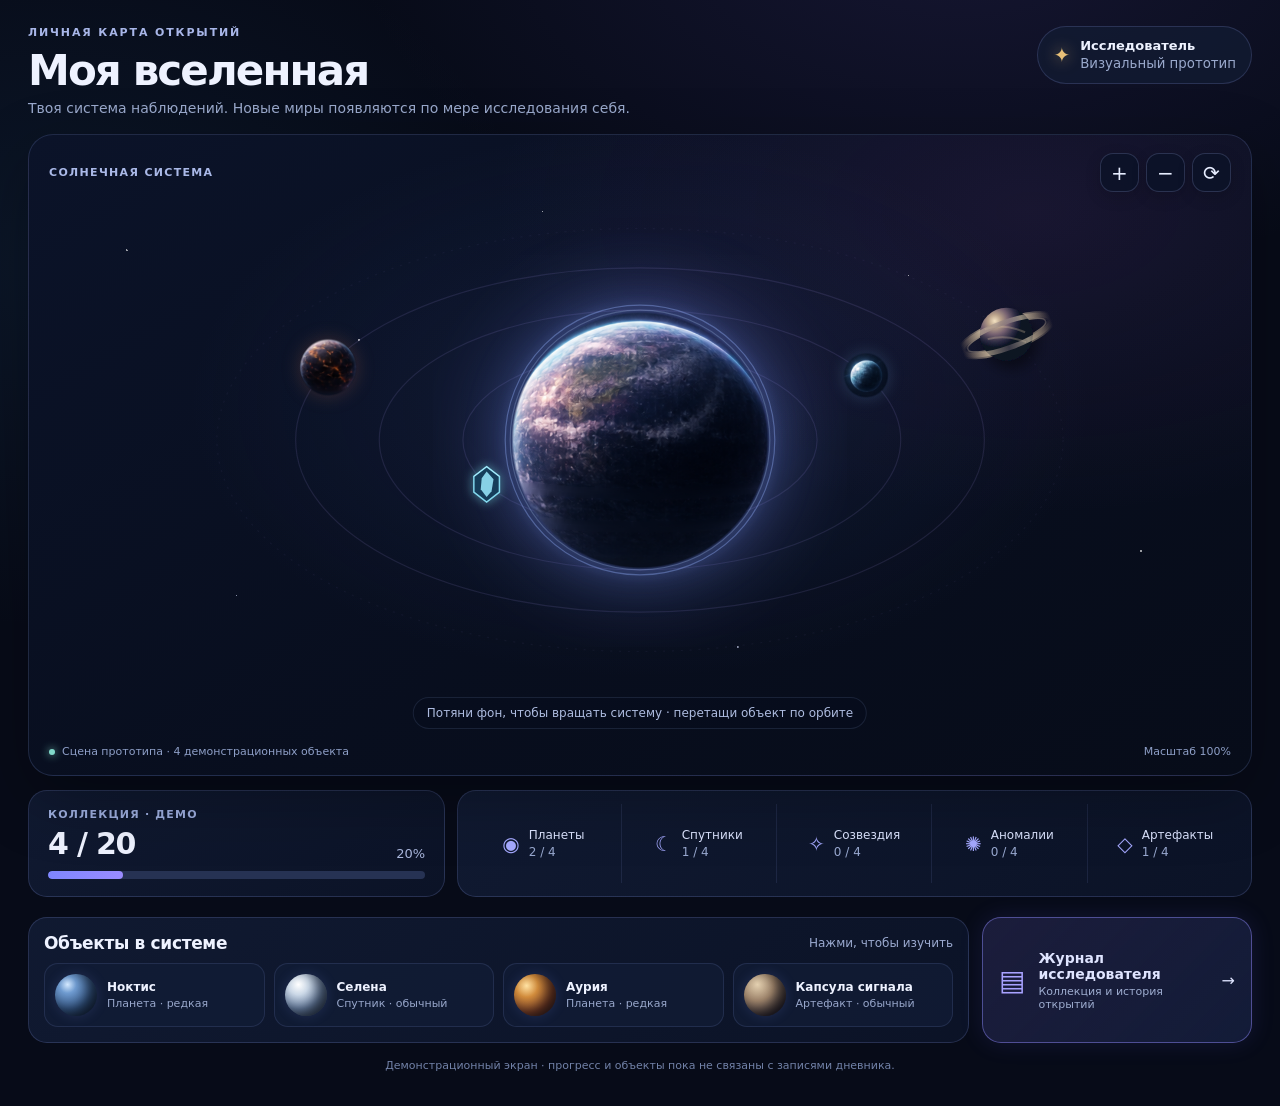
==== universe-prototype.html @ 16739110 "Add files via upload" ====
<!doctype html>
<html lang="ru">
<head>
<meta charset="utf-8">
<meta name="viewport" content="width=device-width,initial-scale=1,viewport-fit=cover">
<meta name="theme-color" content="#070b18">
<title>Космос 2.0 — прототип вселенной</title>
<style>
:root{
 --bg:#070b18;--panel:#10182d;--panel2:#121d36;--line:rgba(153,174,255,.18);
 --text:#eef2ff;--muted:#9aa9cc;--violet:#9292ff;--cyan:#83d9ef;--gold:#e9bd7b;
}
*{box-sizing:border-box}
html,body{margin:0;min-height:100%;background:var(--bg);color:var(--text);font-family:Inter,system-ui,-apple-system,"Segoe UI",sans-serif}
body{
 background:
  radial-gradient(900px 560px at 75% -8%,rgba(89,71,168,.18),transparent 68%),
  radial-gradient(700px 520px at 4% 24%,rgba(42,106,157,.12),transparent 70%),
  #070b18;
}
button{font:inherit}
.app{max-width:1320px;margin:0 auto;padding:26px 28px 34px}
.header{display:flex;align-items:flex-start;justify-content:space-between;gap:18px;margin-bottom:18px}
.kicker{font-size:11px;letter-spacing:.17em;text-transform:uppercase;font-weight:800;color:#a8b6e8}
h1{font-size:clamp(28px,4vw,42px);letter-spacing:-.045em;margin:7px 0 5px}
.subtitle{color:var(--muted);font-size:14px;margin:0}
.rank{display:flex;align-items:center;gap:10px;padding:11px 15px;border:1px solid var(--line);border-radius:999px;background:rgba(19,28,52,.72);white-space:nowrap}
.rank .star{font-size:20px;color:#e8c078;text-shadow:0 0 15px rgba(232,192,120,.7)}
.rank strong{display:block;font-size:13px}.rank small{color:var(--muted)}
.scene-card{
 position:relative;overflow:hidden;border:1px solid rgba(135,157,230,.19);border-radius:25px;
 background:
  radial-gradient(ellipse at 50% 42%,rgba(39,55,105,.28),transparent 52%),
  radial-gradient(ellipse at 82% 12%,rgba(114,61,145,.15),transparent 38%),
  linear-gradient(150deg,#0b1329,#080e1e 58%,#070c19);
 box-shadow:0 22px 65px rgba(0,0,0,.28);
}
.scene-card:before{
 content:"";position:absolute;inset:0;pointer-events:none;opacity:.6;
 background-image:
  radial-gradient(1.5px 1.5px at 8% 18%,#fff 55%,transparent 70%),
  radial-gradient(1px 1px at 17% 72%,#d9e1ff 55%,transparent 70%),
  radial-gradient(1.5px 1.5px at 27% 32%,#fff 55%,transparent 70%),
  radial-gradient(1px 1px at 42% 12%,#fff 55%,transparent 70%),
  radial-gradient(1.5px 1.5px at 58% 80%,#d9e1ff 55%,transparent 70%),
  radial-gradient(1px 1px at 72% 22%,#fff 55%,transparent 70%),
  radial-gradient(1.5px 1.5px at 91% 65%,#fff 55%,transparent 70%);
}
.scene-top{position:absolute;z-index:3;top:18px;left:20px;right:20px;display:flex;justify-content:space-between;align-items:center;pointer-events:none}
.scene-label{font-size:11px;letter-spacing:.12em;color:#aab9e8;font-weight:800}
.scene-controls{display:flex;gap:7px;pointer-events:auto}
.control{
 width:39px;height:39px;border:1px solid rgba(163,180,240,.2);border-radius:13px;
 background:rgba(11,19,40,.76);color:#e7edff;cursor:pointer;font-size:20px;
 box-shadow:0 5px 16px rgba(0,0,0,.16);backdrop-filter:blur(8px)
}
.control:hover{border-color:rgba(164,177,255,.55);background:rgba(37,49,88,.9)}
.control:focus-visible,.object:focus-visible,.recent-card:focus-visible{outline:2px solid #9ca7ff;outline-offset:3px}
.scene-wrap{height:clamp(390px,52vw,610px);min-height:390px;position:relative;z-index:1;touch-action:none}
#systemSvg{width:100%;height:100%;display:block;touch-action:none;user-select:none}
.orbit{fill:none;stroke:url(#orbitStroke);stroke-width:1.15;opacity:.66}
.orbit.back{stroke-dasharray:2 7;opacity:.27}
.central-glow{fill:#8798ff;opacity:.12;filter:url(#blurGlow)}
.central-halo{fill:none;stroke:#9bb9ff;stroke-width:1.2;opacity:.4;filter:url(#softGlow)}
.object{cursor:grab;touch-action:none}
.object:active{cursor:grabbing}
.object .hit{fill:transparent;stroke:transparent;stroke-width:10}
.object .planet-surface{filter:url(#planetShadow)}
.object .select-ring{fill:none;stroke:#d5dcff;stroke-width:1.2;stroke-dasharray:3 5;opacity:0;transition:opacity .18s}
.object.selected .select-ring{opacity:.8}
.object-label{font-size:12px;fill:#d8e1ff;paint-order:stroke;stroke:#081020;stroke-width:3px;stroke-linejoin:round;pointer-events:none}
.drag-hint{position:absolute;bottom:16px;left:50%;transform:translateX(-50%);font-size:12px;color:#aebce0;background:rgba(8,14,30,.62);border:1px solid rgba(140,160,220,.14);border-radius:999px;padding:8px 13px;white-space:nowrap;pointer-events:none}
.scene-footer{display:flex;justify-content:space-between;align-items:center;gap:12px;padding:0 20px 17px;color:#8e9fc7;font-size:11px;position:relative;z-index:2}
.legend-dot{display:inline-block;width:6px;height:6px;border-radius:50%;background:#81d8ca;box-shadow:0 0 9px #81d8ca;margin-right:7px}
.stats{display:grid;grid-template-columns:1.05fr 2fr;gap:12px;margin-top:14px}
.progress-card,.categories,.recent,.journal{
 border:1px solid var(--line);border-radius:19px;background:linear-gradient(145deg,rgba(17,27,51,.94),rgba(12,20,40,.94));
}
.progress-card{padding:17px 19px}
.card-kicker{font-size:11px;letter-spacing:.11em;color:#9eafe0;font-weight:800}
.progress-row{display:flex;align-items:end;justify-content:space-between;gap:10px;margin:5px 0 10px}
.progress-value{font-size:30px;letter-spacing:-.04em;font-weight:800}
.progress-percent{color:#aab7dd;font-size:13px}
.track{height:8px;background:#263253;border-radius:99px;overflow:hidden}
.fill{height:100%;width:20%;background:linear-gradient(90deg,#7e86ff,#9a8bff);border-radius:99px}
.categories{display:grid;grid-template-columns:repeat(5,1fr);padding:13px 8px}
.category{display:flex;align-items:center;justify-content:center;gap:9px;padding:4px 8px;border-right:1px solid rgba(153,174,255,.11);min-width:0}
.category:last-child{border:0}
.cat-icon{font-size:20px;color:#a5a9ff}
.cat-name{font-size:12px;color:#dce4ff;white-space:nowrap}
.cat-count{font-size:12px;color:#99a9d0;margin-top:3px}
.bottom-grid{display:grid;grid-template-columns:1fr 270px;gap:13px;margin-top:20px}
.section-head{display:flex;justify-content:space-between;align-items:center;margin:0 0 10px}
.section-head h2{font-size:17px;margin:0;letter-spacing:-.02em}
.section-head span{font-size:12px;color:#9baad0}
.recent{padding:15px}
.recent-list{display:grid;grid-template-columns:repeat(4,1fr);gap:9px}
.recent-card{display:flex;align-items:center;gap:10px;min-width:0;padding:10px;border-radius:14px;border:1px solid rgba(153,174,255,.13);background:rgba(18,29,55,.74);cursor:pointer;color:var(--text);text-align:left}
.mini-planet{width:42px;height:42px;flex:0 0 42px;border-radius:50%;box-shadow:inset -8px -5px 12px rgba(0,0,0,.5),0 0 13px rgba(124,151,255,.16)}
.mini-blue{background:radial-gradient(circle at 30% 25%,#d4e9ff 0,#6f9bd0 20%,#31517d 58%,#0b1730 100%)}
.mini-ice{background:radial-gradient(circle at 32% 25%,#fff 0,#cbd8e7 24%,#647b9e 58%,#1a2941 100%)}
.mini-gold{background:radial-gradient(circle at 30% 28%,#ffe2a3 0,#d28c3c 27%,#743c28 64%,#1c1728 100%)}
.mini-ring{background:radial-gradient(circle at 32% 25%,#e3d0b0 0,#9e846b 38%,#342d36 76%,#101525 100%)}
.recent-card strong{display:block;font-size:12px}.recent-card small{display:block;color:#98a7cb;font-size:11px;margin-top:3px}
.journal{display:flex;align-items:center;justify-content:center;gap:13px;padding:16px;color:#dfe4ff;text-decoration:none;background:linear-gradient(135deg,rgba(75,70,142,.3),rgba(20,29,58,.94));border-color:rgba(145,137,255,.46);box-shadow:0 0 24px rgba(116,105,255,.12)}
.journal .book{font-size:28px;color:#a8a2ff}
.journal strong{display:block;font-size:14px}.journal small{display:block;color:#9eadd0;font-size:11px;margin-top:3px}
.journal:hover{border-color:#aaa4ff;box-shadow:0 0 28px rgba(116,105,255,.23)}
.footer-note{font-size:11px;color:#7282a8;text-align:center;margin:16px 0 0}
.modal-backdrop{position:fixed;inset:0;z-index:10;background:rgba(2,5,14,.68);backdrop-filter:blur(8px);display:grid;place-items:center;padding:18px}
.modal{width:min(440px,100%);border:1px solid rgba(155,172,245,.24);border-radius:22px;background:linear-gradient(145deg,#172341,#0c1428);box-shadow:0 25px 80px rgba(0,0,0,.5);padding:22px}
.modal[hidden],.modal-backdrop[hidden]{display:none}
.modal-head{display:flex;justify-content:space-between;align-items:center}
.modal-head span{font-size:11px;color:#9eadd0;text-transform:uppercase;letter-spacing:.1em}
.close{border:1px solid var(--line);background:#182443;color:#e9edff;border-radius:10px;width:34px;height:34px;cursor:pointer}
.modal h3{font-size:25px;margin:12px 0 5px}
.modal p{color:#b1bfdf;line-height:1.55;font-size:14px}
.modal-meta{display:flex;gap:8px;flex-wrap:wrap;margin-top:15px}
.pill{padding:6px 10px;border-radius:999px;background:rgba(132,147,255,.12);border:1px solid rgba(132,147,255,.2);color:#cbd4ff;font-size:11px}
@media(max-width:800px){
 .app{padding:19px 15px 26px}
 .stats{grid-template-columns:1fr}
 .bottom-grid{grid-template-columns:1fr}
 .journal{min-height:82px}
 .scene-wrap{height:clamp(350px,68vw,490px)}
 .categories{padding:10px 4px}
 .category{flex-direction:column;gap:3px;padding:5px 2px}
 .cat-name{font-size:10px}
}
@media(max-width:520px){
 .header{align-items:center}
 .rank{padding:8px 10px;gap:7px}
 .rank strong{font-size:11px}.rank small{font-size:10px}
 .subtitle{font-size:12px;max-width:230px;line-height:1.45}
 .scene-wrap{height:360px;min-height:360px}
 .scene-top{top:12px;left:12px;right:12px}
 .scene-label{font-size:9px}
 .control{width:34px;height:34px;border-radius:11px}
 .drag-hint{font-size:10px;bottom:10px}
 .scene-footer{padding:0 12px 12px;font-size:10px}
 .recent-list{grid-template-columns:repeat(2,1fr)}
 .recent-card{padding:8px}
 .mini-planet{width:34px;height:34px;flex-basis:34px}
 .progress-card{padding:14px}
 .cat-icon{font-size:17px}
 .cat-count{font-size:10px}
}
@media(prefers-reduced-motion:reduce){*,*:before,*:after{scroll-behavior:auto!important;transition:none!important;animation:none!important}}
</style>
</head>
<body>
<div class="app">
 <header class="header">
  <div>
   <div class="kicker">ЛИЧНАЯ КАРТА ОТКРЫТИЙ</div>
   <h1>Моя вселенная</h1>
   <p class="subtitle">Твоя система наблюдений. Новые миры появляются по мере исследования себя.</p>
  </div>
  <div class="rank"><span class="star">✦</span><div><strong>Исследователь</strong><small>Визуальный прототип</small></div></div>
 </header>

 <section class="scene-card" aria-label="Интерактивная солнечная система">
  <div class="scene-top">
   <span class="scene-label">СОЛНЕЧНАЯ СИСТЕМА</span>
   <div class="scene-controls">
    <button class="control" id="zoomIn" aria-label="Приблизить">+</button>
    <button class="control" id="zoomOut" aria-label="Отдалить">−</button>
    <button class="control" id="resetView" aria-label="Сбросить вид" title="Сбросить вид">⟳</button>
   </div>
  </div>
  <div class="scene-wrap">
   <svg id="systemSvg" viewBox="0 0 1000 620" role="img" aria-label="Центральная планета и четыре орбиты">
    <defs>
     <radialGradient id="orbitStroke">
      <stop offset="0" stop-color="#8298dc" stop-opacity=".12"/>
      <stop offset=".72" stop-color="#8298dc" stop-opacity=".45"/>
      <stop offset="1" stop-color="#b5a0ff" stop-opacity=".18"/>
     </radialGradient>
     <radialGradient id="volcanicGrad" cx="29%" cy="24%">
      <stop offset="0" stop-color="#ffdca4"/><stop offset=".2" stop-color="#b76d3d"/>
      <stop offset=".48" stop-color="#4c2930"/><stop offset=".78" stop-color="#1c1726"/><stop offset="1" stop-color="#080d19"/>
     </radialGradient>
     <radialGradient id="iceGrad" cx="30%" cy="24%">
      <stop offset="0" stop-color="#f4fbff"/><stop offset=".25" stop-color="#a9c8df"/>
      <stop offset=".58" stop-color="#506d91"/><stop offset=".86" stop-color="#1a2c48"/><stop offset="1" stop-color="#080f20"/>
     </radialGradient>
     <radialGradient id="gasGrad" cx="28%" cy="25%">
      <stop offset="0" stop-color="#f4e2c2"/><stop offset=".24" stop-color="#b9a18a"/>
      <stop offset=".52" stop-color="#746070"/><stop offset=".8" stop-color="#2c2b43"/><stop offset="1" stop-color="#0b1224"/>
     </radialGradient>
     <linearGradient id="ringGrad">
      <stop offset="0" stop-color="#9a826c" stop-opacity="0"/>
      <stop offset=".25" stop-color="#d5c1a4" stop-opacity=".85"/>
      <stop offset=".48" stop-color="#776b78" stop-opacity=".6"/>
      <stop offset=".7" stop-color="#d9c9ad" stop-opacity=".9"/>
      <stop offset="1" stop-color="#9a826c" stop-opacity="0"/>
     </linearGradient>
     <filter id="planetShadow" x="-80%" y="-80%" width="260%" height="260%">
      <feGaussianBlur in="SourceAlpha" stdDeviation="7" result="blur"/>
      <feOffset dx="5" dy="8" result="offset"/>
      <feComponentTransfer><feFuncA type="linear" slope=".45"/></feComponentTransfer>
      <feMerge><feMergeNode/><feMergeNode in="SourceGraphic"/></feMerge>
     </filter>
     <filter id="softGlow" x="-100%" y="-100%" width="300%" height="300%">
      <feGaussianBlur stdDeviation="5" result="b"/><feMerge><feMergeNode in="b"/><feMergeNode in="SourceGraphic"/></feMerge>
     </filter>
     <filter id="blurGlow"><feGaussianBlur stdDeviation="30"/></filter>
     <clipPath id="coreClip"><circle r="132"/></clipPath>
    </defs>

    <g id="world" transform="translate(500 310)">
     <ellipse class="orbit back" rx="430" ry="215"/>
     <ellipse class="orbit" rx="350" ry="175"/>
     <ellipse class="orbit" rx="265" ry="132"/>
     <ellipse class="orbit" rx="180" ry="90"/>
     <circle class="central-glow" r="175"/>
     <circle class="central-halo" r="137"/>
     <image href="assets/planet-core.png" x="-135" y="-135" width="270" height="270" preserveAspectRatio="xMidYMid meet" style="filter:drop-shadow(0 0 23px rgba(112,143,255,.38))"/>
     <circle r="132" fill="none" stroke="#b9d6ff" stroke-opacity=".23" stroke-width="1.2"/>

     <g class="object" id="obj-volcanic" data-id="noctis" data-orbit="3" data-angle="205" tabindex="0" role="button" aria-label="Ноктис, вулканическая планета">
      <circle class="hit" r="39"/>
      <circle class="select-ring" r="34"/>
      <image class="planet-surface" href="assets/planet-volcanic.png" x="-31" y="-31" width="62" height="62" preserveAspectRatio="xMidYMid meet" style="filter:drop-shadow(0 0 10px rgba(255,139,82,.2))"/>
     </g>

     <g class="object" id="obj-ice" data-id="selena" data-orbit="2" data-angle="330" tabindex="0" role="button" aria-label="Селена, ледяной спутник">
      <circle class="hit" r="32"/>
      <circle class="select-ring" r="28"/>
      <image class="planet-surface" href="assets/moon-ice.png" x="-25" y="-25" width="50" height="50" preserveAspectRatio="xMidYMid meet" style="filter:drop-shadow(0 0 8px rgba(130,202,255,.2))"/>
     </g>

     <g class="object" id="obj-ringed" data-id="auria" data-orbit="4" data-angle="330" tabindex="0" role="button" aria-label="Аурия, кольцевая планета">
      <circle class="hit" r="49"/>
      <circle class="select-ring" r="45"/>
      <ellipse cx="0" cy="1" rx="48" ry="13" transform="rotate(-20)" fill="none" stroke="url(#ringGrad)" stroke-width="8" opacity=".85"/>
      <ellipse cx="0" cy="1" rx="42" ry="10" transform="rotate(-20)" fill="none" stroke="#d9c8aa" stroke-opacity=".25" stroke-width="1.5"/>
      <circle class="planet-surface" r="27" fill="url(#gasGrad)"/>
      <path d="M-22 -5 Q-4 -12 19 -2 M-19 5 Q0 0 20 8" stroke="#e1c8a7" stroke-opacity=".28" stroke-width="2" fill="none"/>
      <ellipse cx="0" cy="1" rx="48" ry="13" transform="rotate(-20)" fill="none" stroke="url(#ringGrad)" stroke-width="5" opacity=".7"/>
     </g>

     <g class="object" id="obj-artifact" data-id="signal" data-orbit="1" data-angle="150" tabindex="0" role="button" aria-label="Капсула сигнала, артефакт">
      <circle class="hit" r="28"/>
      <circle class="select-ring" r="25"/>
      <path d="M0 -18 L13 -8 L13 8 L0 18 L-13 8 L-13 -8 Z" fill="#173d5a" stroke="#83d9ef" stroke-width="1.5" filter="url(#softGlow)"/>
      <path d="M0 -13 L7 -5 L5 7 L0 13 L-6 5 L-5 -6 Z" fill="#9beaff" opacity=".85"/>
      <path d="M-13 -8 L0 -18 L13 -8" fill="none" stroke="#c3f5ff" stroke-opacity=".65"/>
     </g>
    </g>
   </svg>
   <div class="drag-hint">Потяни фон, чтобы вращать систему · перетащи объект по орбите</div>
  </div>
  <div class="scene-footer">
   <span><i class="legend-dot"></i>Сцена прототипа · 4 демонстрационных объекта</span>
   <span id="zoomLabel">Масштаб 100%</span>
  </div>
 </section>

 <section class="stats">
  <div class="progress-card">
   <div class="card-kicker">КОЛЛЕКЦИЯ · ДЕМО</div>
   <div class="progress-row"><div class="progress-value">4 / 20</div><div class="progress-percent">20%</div></div>
   <div class="track"><div class="fill"></div></div>
  </div>
  <div class="categories">
   <div class="category"><span class="cat-icon">◉</span><div><div class="cat-name">Планеты</div><div class="cat-count">2 / 4</div></div></div>
   <div class="category"><span class="cat-icon">☾</span><div><div class="cat-name">Спутники</div><div class="cat-count">1 / 4</div></div></div>
   <div class="category"><span class="cat-icon">✧</span><div><div class="cat-name">Созвездия</div><div class="cat-count">0 / 4</div></div></div>
   <div class="category"><span class="cat-icon">✺</span><div><div class="cat-name">Аномалии</div><div class="cat-count">0 / 4</div></div></div>
   <div class="category"><span class="cat-icon">◇</span><div><div class="cat-name">Артефакты</div><div class="cat-count">1 / 4</div></div></div>
  </div>
 </section>

 <section class="bottom-grid">
  <div class="recent">
   <div class="section-head"><h2>Объекты в системе</h2><span>Нажми, чтобы изучить</span></div>
   <div class="recent-list">
    <button class="recent-card" data-open="noctis"><span class="mini-planet mini-blue"></span><span><strong>Ноктис</strong><small>Планета · редкая</small></span></button>
    <button class="recent-card" data-open="selena"><span class="mini-planet mini-ice"></span><span><strong>Селена</strong><small>Спутник · обычный</small></span></button>
    <button class="recent-card" data-open="auria"><span class="mini-planet mini-gold"></span><span><strong>Аурия</strong><small>Планета · редкая</small></span></button>
    <button class="recent-card" data-open="signal"><span class="mini-planet mini-ring"></span><span><strong>Капсула сигнала</strong><small>Артефакт · обычный</small></span></button>
   </div>
  </div>
  <a class="journal" href="#journal" id="journalLink">
   <span class="book">▤</span><span><strong>Журнал исследователя</strong><small>Коллекция и история открытий</small></span><span>→</span>
  </a>
 </section>
 <p class="footer-note">Демонстрационный экран · прогресс и объекты пока не связаны с записями дневника.</p>
</div>

<div class="modal-backdrop" id="modalBackdrop" hidden>
 <section class="modal" role="dialog" aria-modal="true" aria-labelledby="modalTitle">
  <div class="modal-head"><span id="modalCategory">Планета</span><button class="close" id="closeModal" aria-label="Закрыть">×</button></div>
  <h3 id="modalTitle">Ноктис</h3>
  <p id="modalDescription"></p>
  <div class="modal-meta"><span class="pill" id="modalRarity">Редкая</span><span class="pill" id="modalOrbit">Орбита 3</span><span class="pill">Демо-объект</span></div>
 </section>
</div>

<script>
(function(){
 "use strict";
 const svg=document.getElementById("systemSvg");
 const world=document.getElementById("world");
 const zoomLabel=document.getElementById("zoomLabel");
 const defaults={noctis:205,selena:330,auria:330,signal:150};
 const orbitRadii={1:[180,90],2:[265,132],3:[350,175],4:[430,215]};
 const details={
  noctis:{name:"Ноктис",category:"Планета",rarity:"Редкая",orbit:3,description:"Тёмный вулканический мир. На ночной стороне видны тонкие линии раскалённых разломов. В полной версии объект будет открываться за исследовательские достижения."},
  selena:{name:"Селена",category:"Спутник",rarity:"Обычный",orbit:2,description:"Холодный спутник с ледяной поверхностью и глубокими кратерами. Его можно будет разместить на любой доступной орбите."},
  auria:{name:"Аурия",category:"Планета",rarity:"Редкая",orbit:4,description:"Газовый гигант с широкими кольцами и мягкими золотистыми облачными слоями."},
  signal:{name:"Капсула сигнала",category:"Артефакт",rarity:"Обычный",orbit:1,description:"Небольшой артефакт первой экспедиции. В полной версии будет хранить историю одного из важных открытий."}
 };
 let rotation=0,zoom=1,angles={...defaults},activePointer=null,draggingObject=null,moved=false;
 try{
  const saved=JSON.parse(localStorage.getItem("kosmos2-prototype-layout")||"null");
  if(saved){rotation=Number(saved.rotation)||0;zoom=Math.min(1.35,Math.max(.72,Number(saved.zoom)||1));angles={...angles,...saved.angles};}
 }catch(e){}
 function render(){
  world.setAttribute("transform","translate(500 310) rotate("+rotation+") scale("+zoom+")");
  Object.keys(angles).forEach(id=>{
   const el=document.querySelector('[data-id="'+id+'"]');
   const orbit=Number(el.dataset.orbit),r=orbitRadii[orbit],a=angles[id]*Math.PI/180;
   const x=r[0]*Math.cos(a),y=r[1]*Math.sin(a);
   el.setAttribute("transform","translate("+x.toFixed(2)+" "+y.toFixed(2)+")");
  });
  zoomLabel.textContent="Масштаб "+Math.round(zoom*100)+"%";
  try{localStorage.setItem("kosmos2-prototype-layout",JSON.stringify({rotation,zoom,angles}));}catch(e){}
 }
 function setZoom(value){zoom=Math.min(1.35,Math.max(.72,value));render();}
 document.getElementById("zoomIn").addEventListener("click",()=>setZoom(zoom+.1));
 document.getElementById("zoomOut").addEventListener("click",()=>setZoom(zoom-.1));
 document.getElementById("resetView").addEventListener("click",()=>{
  rotation=0;zoom=1;angles={...defaults};render();
 });
 function openDetails(id){
  const d=details[id];if(!d)return;
  document.getElementById("modalCategory").textContent=d.category;
  document.getElementById("modalTitle").textContent=d.name;
  document.getElementById("modalDescription").textContent=d.description;
  document.getElementById("modalRarity").textContent=d.rarity;
  document.getElementById("modalOrbit").textContent="Орбита "+d.orbit;
  document.getElementById("modalBackdrop").hidden=false;
 }
 function closeDetails(){document.getElementById("modalBackdrop").hidden=true;}
 document.getElementById("closeModal").addEventListener("click",closeDetails);
 document.getElementById("modalBackdrop").addEventListener("click",e=>{if(e.target.id==="modalBackdrop")closeDetails();});
 document.addEventListener("keydown",e=>{if(e.key==="Escape")closeDetails();});
 document.querySelectorAll("[data-open]").forEach(b=>b.addEventListener("click",()=>openDetails(b.dataset.open)));

 function pointInWorld(e){
  const p=svg.createSVGPoint();p.x=e.clientX;p.y=e.clientY;
  const m=world.getScreenCTM();return p.matrixTransform(m.inverse());
 }
 svg.addEventListener("pointerdown",e=>{
  const obj=e.target.closest(".object");
  if(obj){
   e.preventDefault();e.stopPropagation();
   draggingObject=obj.dataset.id;moved=false;activePointer=e.pointerId;
   obj.classList.add("selected");obj.setPointerCapture(e.pointerId);
   return;
  }
  activePointer=e.pointerId;draggingObject=null;moved=false;
  svg.setPointerCapture(e.pointerId);
  svg.dataset.startX=e.clientX;svg.dataset.startRotation=rotation;
 });
 svg.addEventListener("pointermove",e=>{
  if(activePointer!==e.pointerId)return;
  if(draggingObject){
   const p=pointInWorld(e),orbit=Number(document.querySelector('[data-id="'+draggingObject+'"]').dataset.orbit),r=orbitRadii[orbit];
   angles[draggingObject]=Math.atan2(p.y/r[1],p.x/r[0])*180/Math.PI;
   moved=true;render();
  }else if(svg.hasPointerCapture(e.pointerId)){
   const dx=e.clientX-Number(svg.dataset.startX||e.clientX);
   if(Math.abs(dx)>2)moved=true;
   rotation=Number(svg.dataset.startRotation||0)+dx*.32;render();
  }
 });
 function endPointer(e){
  if(activePointer!==e.pointerId)return;
  if(draggingObject){
   const id=draggingObject,el=document.querySelector('[data-id="'+id+'"]');
   el.classList.remove("selected");
   if(!moved)openDetails(id);
  }
  try{if(svg.hasPointerCapture(e.pointerId))svg.releasePointerCapture(e.pointerId);}catch(_){}
  activePointer=null;draggingObject=null;moved=false;
 }
 svg.addEventListener("pointerup",endPointer);
 svg.addEventListener("pointercancel",endPointer);
 svg.querySelectorAll(".object").forEach(el=>{
  el.addEventListener("keydown",e=>{if(e.key==="Enter"||e.key===" "){e.preventDefault();openDetails(el.dataset.id);}});
 });
 render();
})();
</script>
</body>
</html>
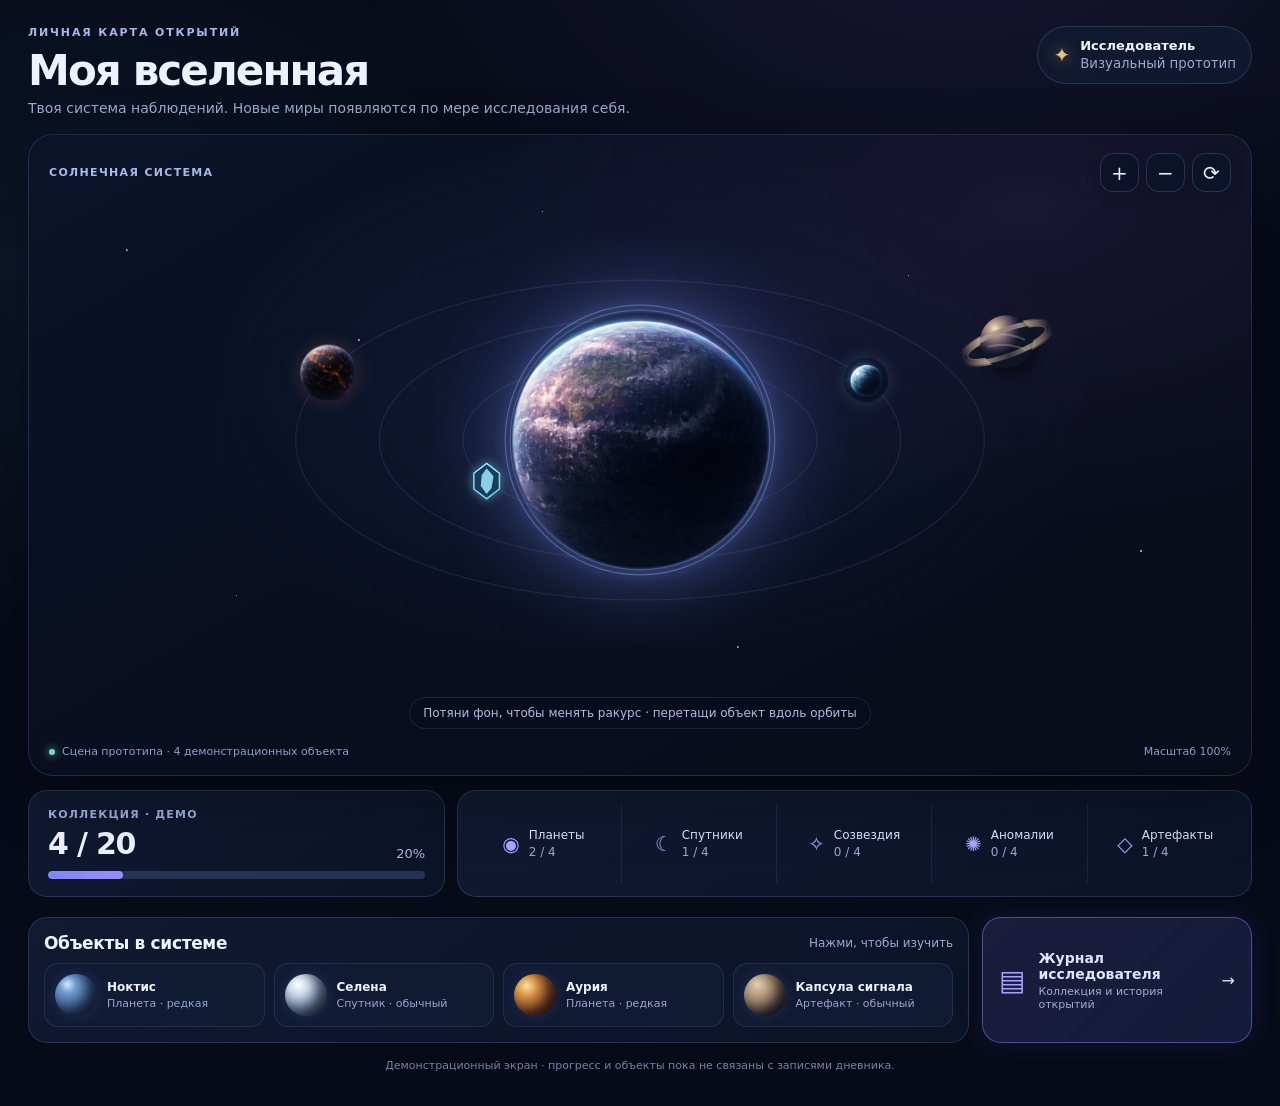
==== commit 586f0fb4: "Add files via upload" ====
--- a/universe-prototype.html
+++ b/universe-prototype.html
@@ -165,7 +165,7 @@
    <div class="scene-controls">
     <button class="control" id="zoomIn" aria-label="Приблизить">+</button>
     <button class="control" id="zoomOut" aria-label="Отдалить">−</button>
-    <button class="control" id="resetView" aria-label="Сбросить вид" title="Сбросить вид">⟳</button>
+    <button class="control" id="resetView" aria-label="Сбросить ракурс" title="Сбросить ракурс">⟳</button>
    </div>
   </div>
   <div class="scene-wrap">
@@ -249,7 +249,7 @@
      </g>
     </g>
    </svg>
-   <div class="drag-hint">Потяни фон, чтобы вращать систему · перетащи объект по орбите</div>
+   <div class="drag-hint">Потяни фон, чтобы менять ракурс · перетащи объект вдоль орбиты</div>
   </div>
   <div class="scene-footer">
    <span><i class="legend-dot"></i>Сцена прототипа · 4 демонстрационных объекта</span>
@@ -312,27 +312,44 @@
   auria:{name:"Аурия",category:"Планета",rarity:"Редкая",orbit:4,description:"Газовый гигант с широкими кольцами и мягкими золотистыми облачными слоями."},
   signal:{name:"Капсула сигнала",category:"Артефакт",rarity:"Обычный",orbit:1,description:"Небольшой артефакт первой экспедиции. В полной версии будет хранить историю одного из важных открытий."}
  };
- let rotation=0,zoom=1,angles={...defaults},activePointer=null,draggingObject=null,moved=false;
+ let yaw=0,pitch=.38,zoom=1,angles={...defaults},activePointer=null,draggingObject=null,moved=false;
+ const clamp=(v,min,max)=>Math.max(min,Math.min(max,v));
  try{
   const saved=JSON.parse(localStorage.getItem("kosmos2-prototype-layout")||"null");
-  if(saved){rotation=Number(saved.rotation)||0;zoom=Math.min(1.35,Math.max(.72,Number(saved.zoom)||1));angles={...angles,...saved.angles};}
+  if(saved){
+   yaw=clamp(Number(saved.yaw)||0,-1,1);
+   pitch=clamp(Number(saved.pitch)||.38,.12,.9);
+   zoom=Math.min(1.35,Math.max(.72,Number(saved.zoom)||1));
+   angles={...angles,...saved.angles};
+  }
  }catch(e){}
+ function projection(){
+  const cy=Math.cos(yaw),sy=Math.sin(yaw),cp=Math.cos(pitch),sp=Math.sin(pitch);
+  // Проекция наклонённой орбитальной плоскости:
+  // горизонтальный свайп меняет азимут камеры, вертикальный — её высоту.
+  return {a:cy,b:-sp*sy,c:0,d:cp,det:cy*cp};
+ }
  function render(){
-  world.setAttribute("transform","translate(500 310) rotate("+rotation+") scale("+zoom+")");
+  world.setAttribute("transform","translate(500 310) scale("+zoom+")");
+  const m=projection();
+  document.querySelectorAll(".orbit").forEach(el=>{
+   el.setAttribute("transform","matrix("+m.a+" "+m.b+" "+m.c+" "+m.d+" 0 0)");
+  });
   Object.keys(angles).forEach(id=>{
    const el=document.querySelector('[data-id="'+id+'"]');
    const orbit=Number(el.dataset.orbit),r=orbitRadii[orbit],a=angles[id]*Math.PI/180;
-   const x=r[0]*Math.cos(a),y=r[1]*Math.sin(a);
+   const x0=r[0]*Math.cos(a),y0=r[1]*Math.sin(a);
+   const x=m.a*x0+m.c*y0,y=m.b*x0+m.d*y0;
    el.setAttribute("transform","translate("+x.toFixed(2)+" "+y.toFixed(2)+")");
   });
   zoomLabel.textContent="Масштаб "+Math.round(zoom*100)+"%";
-  try{localStorage.setItem("kosmos2-prototype-layout",JSON.stringify({rotation,zoom,angles}));}catch(e){}
+  try{localStorage.setItem("kosmos2-prototype-layout",JSON.stringify({yaw,pitch,zoom,angles}));}catch(e){}
  }
  function setZoom(value){zoom=Math.min(1.35,Math.max(.72,value));render();}
  document.getElementById("zoomIn").addEventListener("click",()=>setZoom(zoom+.1));
  document.getElementById("zoomOut").addEventListener("click",()=>setZoom(zoom-.1));
  document.getElementById("resetView").addEventListener("click",()=>{
-  rotation=0;zoom=1;angles={...defaults};render();
+  yaw=0;pitch=.38;zoom=1;render();
  });
  function openDetails(id){
   const d=details[id];if(!d)return;
@@ -352,6 +369,14 @@
  function pointInWorld(e){
   const p=svg.createSVGPoint();p.x=e.clientX;p.y=e.clientY;
   const m=world.getScreenCTM();return p.matrixTransform(m.inverse());
+ }
+ function projectedPointToOrbit(point,orbit){
+  const m=projection(),r=orbitRadii[orbit];
+  // Обратная проекция нужна, чтобы объект оставался привязанным к своей орбите
+  // даже когда пользователь смотрит на систему под углом.
+  const x0=point.x/m.a;
+  const y0=(point.y-m.b*x0)/m.d;
+  return Math.atan2(y0/r[1],x0/r[0])*180/Math.PI;
  }
  svg.addEventListener("pointerdown",e=>{
   const obj=e.target.closest(".object");
@@ -363,18 +388,26 @@
   }
   activePointer=e.pointerId;draggingObject=null;moved=false;
   svg.setPointerCapture(e.pointerId);
-  svg.dataset.startX=e.clientX;svg.dataset.startRotation=rotation;
+  svg.dataset.startX=e.clientX;
+  svg.dataset.startY=e.clientY;
+  svg.dataset.startYaw=yaw;
+  svg.dataset.startPitch=pitch;
  });
  svg.addEventListener("pointermove",e=>{
   if(activePointer!==e.pointerId)return;
   if(draggingObject){
-   const p=pointInWorld(e),orbit=Number(document.querySelector('[data-id="'+draggingObject+'"]').dataset.orbit),r=orbitRadii[orbit];
-   angles[draggingObject]=Math.atan2(p.y/r[1],p.x/r[0])*180/Math.PI;
+   const p=pointInWorld(e);
+   const orbit=Number(document.querySelector('[data-id="'+draggingObject+'"]').dataset.orbit);
+   angles[draggingObject]=projectedPointToOrbit(p,orbit);
    moved=true;render();
   }else if(svg.hasPointerCapture(e.pointerId)){
    const dx=e.clientX-Number(svg.dataset.startX||e.clientX);
-   if(Math.abs(dx)>2)moved=true;
-   rotation=Number(svg.dataset.startRotation||0)+dx*.32;render();
+   const dy=e.clientY-Number(svg.dataset.startY||e.clientY);
+   if(Math.abs(dx)>2||Math.abs(dy)>2)moved=true;
+   // Не крутим плоскую картинку: меняем положение условной камеры вокруг системы.
+   yaw=clamp(Number(svg.dataset.startYaw||0)+dx*.0025,-1,1);
+   pitch=clamp(Number(svg.dataset.startPitch||.38)-dy*.0022,.12,.9);
+   render();
   }
  });
  function endPointer(e){
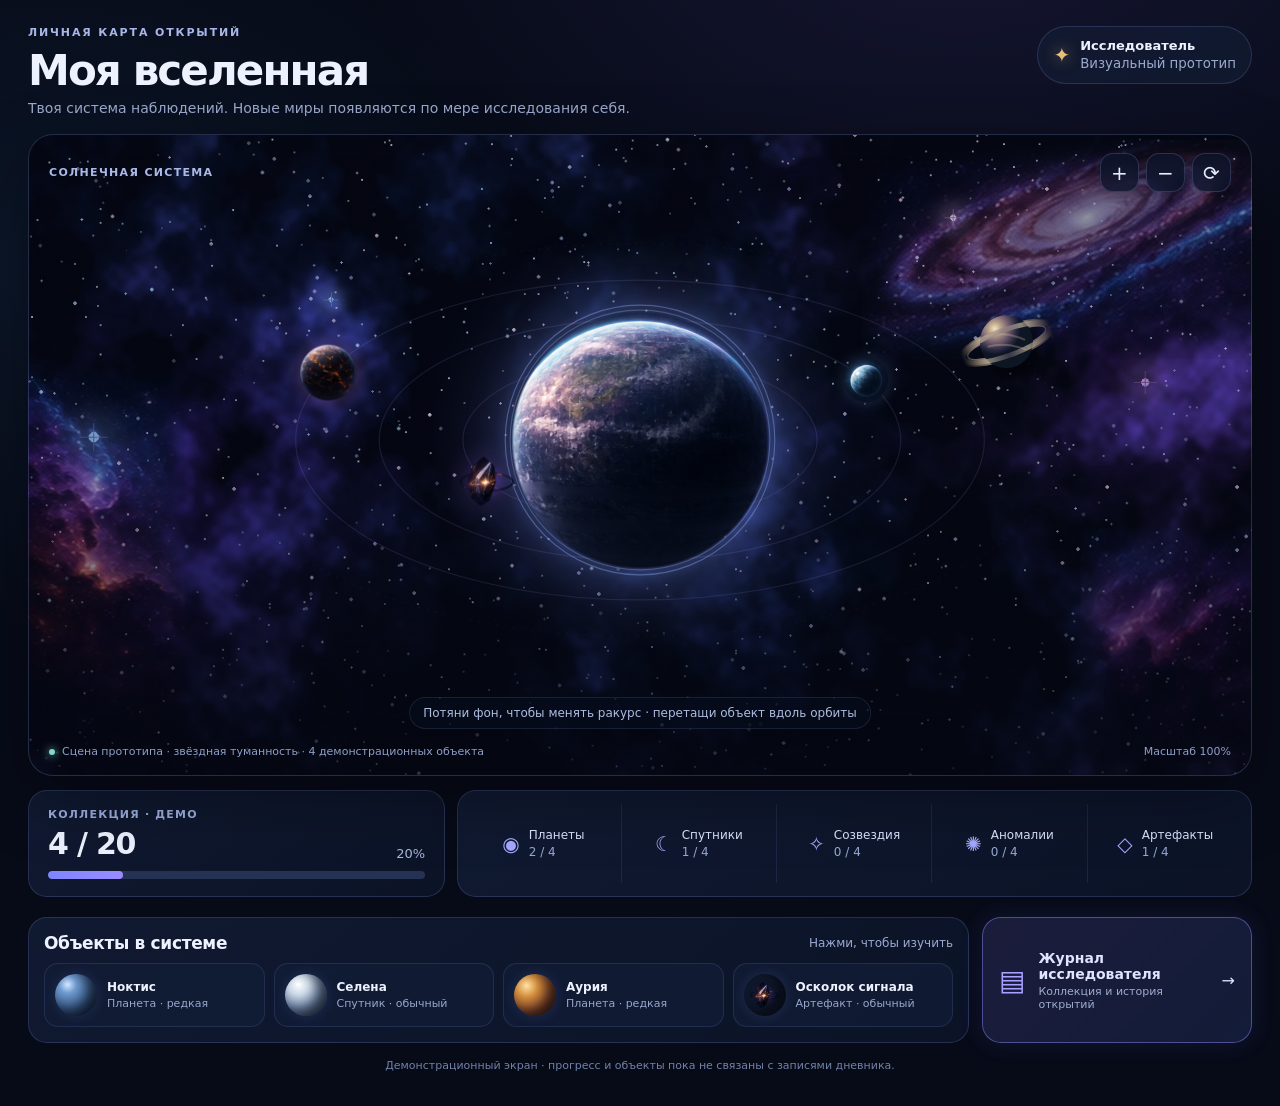
==== commit e5d69ee8: "Add files via upload" ====
--- a/universe-prototype.html
+++ b/universe-prototype.html
@@ -28,23 +28,25 @@
 .rank .star{font-size:20px;color:#e8c078;text-shadow:0 0 15px rgba(232,192,120,.7)}
 .rank strong{display:block;font-size:13px}.rank small{color:var(--muted)}
 .scene-card{
- position:relative;overflow:hidden;border:1px solid rgba(135,157,230,.19);border-radius:25px;
+ position:relative;overflow:hidden;border:1px solid rgba(135,157,230,.24);border-radius:25px;
  background:
-  radial-gradient(ellipse at 50% 42%,rgba(39,55,105,.28),transparent 52%),
-  radial-gradient(ellipse at 82% 12%,rgba(114,61,145,.15),transparent 38%),
-  linear-gradient(150deg,#0b1329,#080e1e 58%,#070c19);
- box-shadow:0 22px 65px rgba(0,0,0,.28);
+  linear-gradient(180deg,rgba(4,7,18,.08),rgba(4,7,18,.16) 48%,rgba(4,7,18,.72)),
+  url('assets/nebula-sky.jpg') center 48% / cover no-repeat,
+  #070b18;
+ box-shadow:0 22px 65px rgba(0,0,0,.34);
 }
 .scene-card:before{
- content:"";position:absolute;inset:0;pointer-events:none;opacity:.6;
- background-image:
-  radial-gradient(1.5px 1.5px at 8% 18%,#fff 55%,transparent 70%),
+ content:"";position:absolute;inset:0;pointer-events:none;opacity:.2;
+ background:
+  radial-gradient(1px 1px at 8% 18%,#fff 55%,transparent 70%),
   radial-gradient(1px 1px at 17% 72%,#d9e1ff 55%,transparent 70%),
-  radial-gradient(1.5px 1.5px at 27% 32%,#fff 55%,transparent 70%),
-  radial-gradient(1px 1px at 42% 12%,#fff 55%,transparent 70%),
-  radial-gradient(1.5px 1.5px at 58% 80%,#d9e1ff 55%,transparent 70%),
+  radial-gradient(1.5px 1.5px at 42% 12%,#fff 55%,transparent 70%),
   radial-gradient(1px 1px at 72% 22%,#fff 55%,transparent 70%),
-  radial-gradient(1.5px 1.5px at 91% 65%,#fff 55%,transparent 70%);
+  radial-gradient(1px 1px at 91% 65%,#fff 55%,transparent 70%);
+}
+.scene-card:after{
+ content:"";position:absolute;inset:0;pointer-events:none;
+ background:radial-gradient(ellipse at 50% 48%,transparent 25%,rgba(3,6,15,.16) 100%);
 }
 .scene-top{position:absolute;z-index:3;top:18px;left:20px;right:20px;display:flex;justify-content:space-between;align-items:center;pointer-events:none}
 .scene-label{font-size:11px;letter-spacing:.12em;color:#aab9e8;font-weight:800}
@@ -100,7 +102,7 @@
 .mini-blue{background:radial-gradient(circle at 30% 25%,#d4e9ff 0,#6f9bd0 20%,#31517d 58%,#0b1730 100%)}
 .mini-ice{background:radial-gradient(circle at 32% 25%,#fff 0,#cbd8e7 24%,#647b9e 58%,#1a2941 100%)}
 .mini-gold{background:radial-gradient(circle at 30% 28%,#ffe2a3 0,#d28c3c 27%,#743c28 64%,#1c1728 100%)}
-.mini-ring{background:radial-gradient(circle at 32% 25%,#e3d0b0 0,#9e846b 38%,#342d36 76%,#101525 100%)}
+.mini-ring{background-image:url('assets/signal-relic.png');background-size:92%;background-position:center;background-repeat:no-repeat;background-color:rgba(16,24,44,.9)}
 .recent-card strong{display:block;font-size:12px}.recent-card small{display:block;color:#98a7cb;font-size:11px;margin-top:3px}
 .journal{display:flex;align-items:center;justify-content:center;gap:13px;padding:16px;color:#dfe4ff;text-decoration:none;background:linear-gradient(135deg,rgba(75,70,142,.3),rgba(20,29,58,.94));border-color:rgba(145,137,255,.46);box-shadow:0 0 24px rgba(116,105,255,.12)}
 .journal .book{font-size:28px;color:#a8a2ff}
@@ -240,19 +242,17 @@
       <ellipse cx="0" cy="1" rx="48" ry="13" transform="rotate(-20)" fill="none" stroke="url(#ringGrad)" stroke-width="5" opacity=".7"/>
      </g>
 
-     <g class="object" id="obj-artifact" data-id="signal" data-orbit="1" data-angle="150" tabindex="0" role="button" aria-label="Капсула сигнала, артефакт">
-      <circle class="hit" r="28"/>
-      <circle class="select-ring" r="25"/>
-      <path d="M0 -18 L13 -8 L13 8 L0 18 L-13 8 L-13 -8 Z" fill="#173d5a" stroke="#83d9ef" stroke-width="1.5" filter="url(#softGlow)"/>
-      <path d="M0 -13 L7 -5 L5 7 L0 13 L-6 5 L-5 -6 Z" fill="#9beaff" opacity=".85"/>
-      <path d="M-13 -8 L0 -18 L13 -8" fill="none" stroke="#c3f5ff" stroke-opacity=".65"/>
+     <g class="object" id="obj-artifact" data-id="signal" data-orbit="1" data-angle="150" tabindex="0" role="button" aria-label="Осколок сигнала, артефакт">
+      <circle class="hit" r="37"/>
+      <circle class="select-ring" r="32"/>
+      <image class="planet-surface" href="assets/signal-relic.png" x="-38" y="-43" width="76" height="86" preserveAspectRatio="xMidYMid meet" style="filter:drop-shadow(0 0 13px rgba(170,115,255,.3))"/>
      </g>
     </g>
    </svg>
    <div class="drag-hint">Потяни фон, чтобы менять ракурс · перетащи объект вдоль орбиты</div>
   </div>
   <div class="scene-footer">
-   <span><i class="legend-dot"></i>Сцена прототипа · 4 демонстрационных объекта</span>
+   <span><i class="legend-dot"></i>Сцена прототипа · звёздная туманность · 4 демонстрационных объекта</span>
    <span id="zoomLabel">Масштаб 100%</span>
   </div>
  </section>
@@ -279,7 +279,7 @@
     <button class="recent-card" data-open="noctis"><span class="mini-planet mini-blue"></span><span><strong>Ноктис</strong><small>Планета · редкая</small></span></button>
     <button class="recent-card" data-open="selena"><span class="mini-planet mini-ice"></span><span><strong>Селена</strong><small>Спутник · обычный</small></span></button>
     <button class="recent-card" data-open="auria"><span class="mini-planet mini-gold"></span><span><strong>Аурия</strong><small>Планета · редкая</small></span></button>
-    <button class="recent-card" data-open="signal"><span class="mini-planet mini-ring"></span><span><strong>Капсула сигнала</strong><small>Артефакт · обычный</small></span></button>
+    <button class="recent-card" data-open="signal"><span class="mini-planet mini-ring"></span><span><strong>Осколок сигнала</strong><small>Артефакт · обычный</small></span></button>
    </div>
   </div>
   <a class="journal" href="#journal" id="journalLink">
@@ -310,7 +310,7 @@
   noctis:{name:"Ноктис",category:"Планета",rarity:"Редкая",orbit:3,description:"Тёмный вулканический мир. На ночной стороне видны тонкие линии раскалённых разломов. В полной версии объект будет открываться за исследовательские достижения."},
   selena:{name:"Селена",category:"Спутник",rarity:"Обычный",orbit:2,description:"Холодный спутник с ледяной поверхностью и глубокими кратерами. Его можно будет разместить на любой доступной орбите."},
   auria:{name:"Аурия",category:"Планета",rarity:"Редкая",orbit:4,description:"Газовый гигант с широкими кольцами и мягкими золотистыми облачными слоями."},
-  signal:{name:"Капсула сигнала",category:"Артефакт",rarity:"Обычный",orbit:1,description:"Небольшой артефакт первой экспедиции. В полной версии будет хранить историю одного из важных открытий."}
+  signal:{name:"Капсула сигнала",category:"Артефакт",rarity:"Обычный",orbit:1,description:"Фрагмент неизвестного происхождения с заключённым внутри сигналом. Его происхождение пока остаётся загадкой."}
  };
  let yaw=0,pitch=.38,zoom=1,angles={...defaults},activePointer=null,draggingObject=null,moved=false;
  const clamp=(v,min,max)=>Math.max(min,Math.min(max,v));
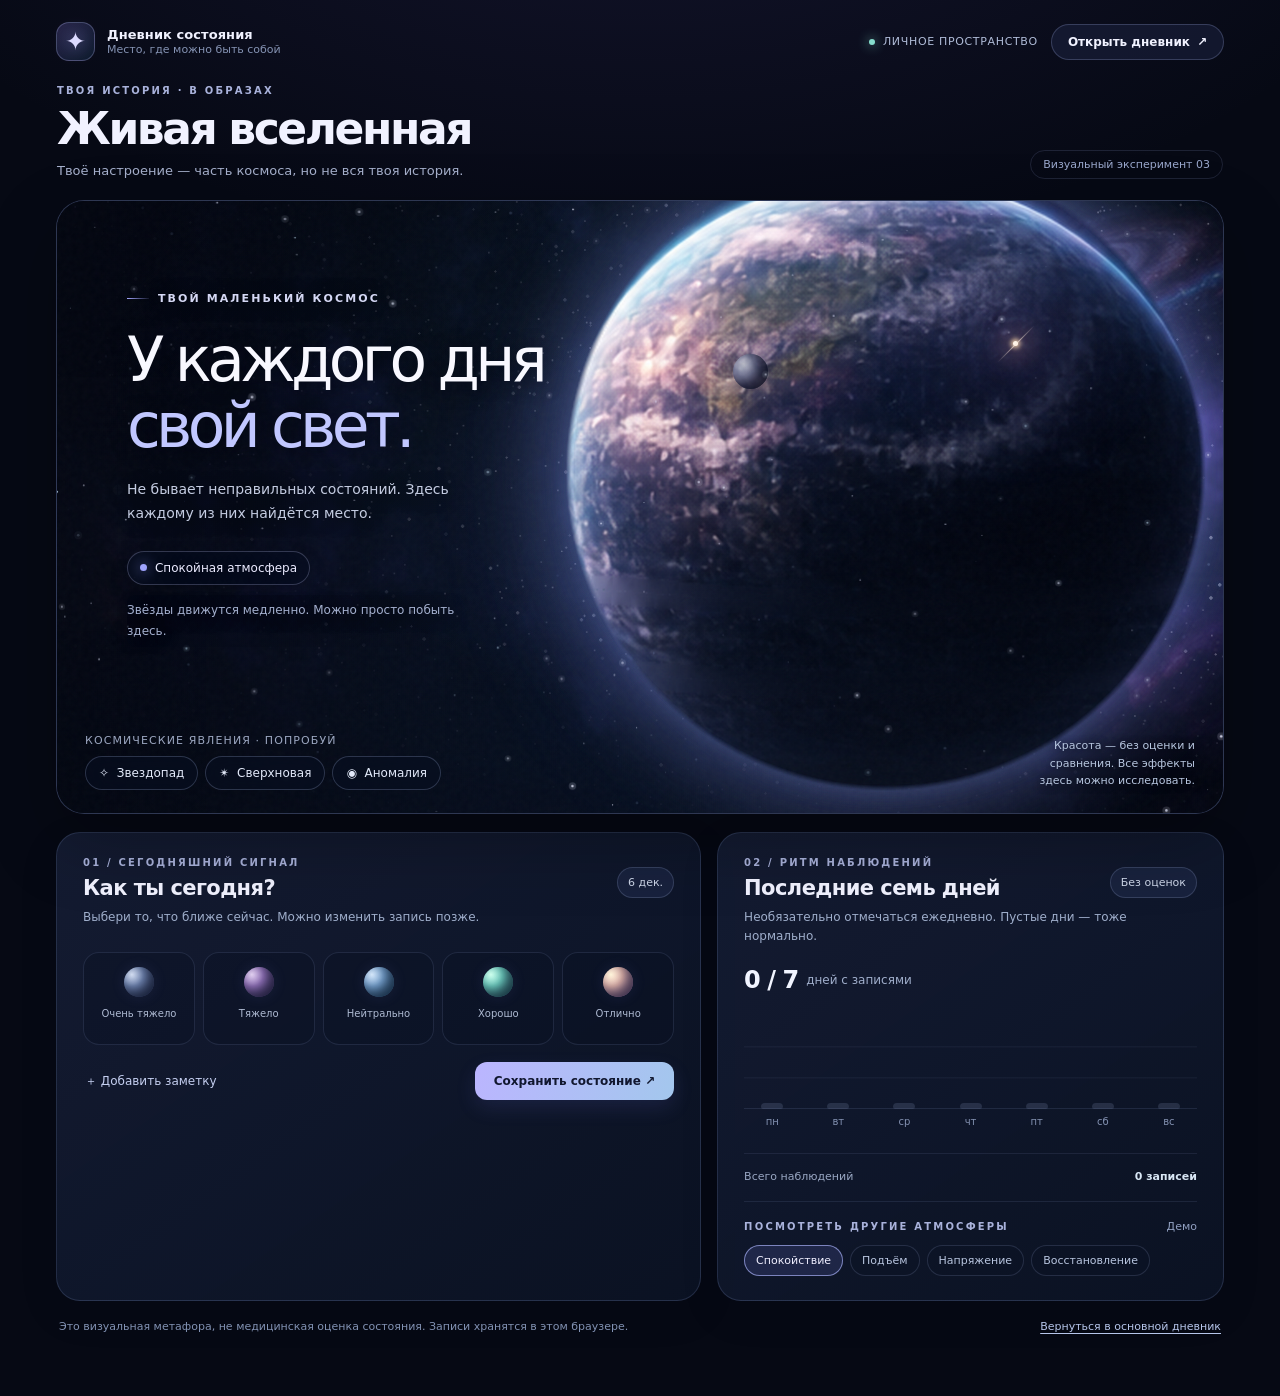
==== commit beca733a: "Add files via upload" ====
--- a/universe-prototype.html
+++ b/universe-prototype.html
@@ -1,432 +1,292 @@
-<!doctype html>
+<!DOCTYPE html>
 <html lang="ru">
 <head>
 <meta charset="utf-8">
 <meta name="viewport" content="width=device-width,initial-scale=1,viewport-fit=cover">
-<meta name="theme-color" content="#070b18">
-<title>Космос 2.0 — прототип вселенной</title>
+<meta name="theme-color" content="#080d1c">
+<meta name="description" content="Живая вселенная — визуальный эксперимент дневника состояния.">
+<title>Живая вселенная · Дневник состояния</title>
 <style>
-:root{
- --bg:#070b18;--panel:#10182d;--panel2:#121d36;--line:rgba(153,174,255,.18);
- --text:#eef2ff;--muted:#9aa9cc;--violet:#9292ff;--cyan:#83d9ef;--gold:#e9bd7b;
-}
+:root{color-scheme:dark;--bg:#060914;--text:#f1f2ff;--muted:#9ba8c7;--soft:#c4cce3;--line:rgba(174,192,255,.15);--glass:rgba(17,25,46,.70);--accent:#adacff;--accent2:#79d9e9}
 *{box-sizing:border-box}
-html,body{margin:0;min-height:100%;background:var(--bg);color:var(--text);font-family:Inter,system-ui,-apple-system,"Segoe UI",sans-serif}
-body{
- background:
-  radial-gradient(900px 560px at 75% -8%,rgba(89,71,168,.18),transparent 68%),
-  radial-gradient(700px 520px at 4% 24%,rgba(42,106,157,.12),transparent 70%),
-  #070b18;
-}
-button{font:inherit}
-.app{max-width:1320px;margin:0 auto;padding:26px 28px 34px}
-.header{display:flex;align-items:flex-start;justify-content:space-between;gap:18px;margin-bottom:18px}
-.kicker{font-size:11px;letter-spacing:.17em;text-transform:uppercase;font-weight:800;color:#a8b6e8}
-h1{font-size:clamp(28px,4vw,42px);letter-spacing:-.045em;margin:7px 0 5px}
-.subtitle{color:var(--muted);font-size:14px;margin:0}
-.rank{display:flex;align-items:center;gap:10px;padding:11px 15px;border:1px solid var(--line);border-radius:999px;background:rgba(19,28,52,.72);white-space:nowrap}
-.rank .star{font-size:20px;color:#e8c078;text-shadow:0 0 15px rgba(232,192,120,.7)}
-.rank strong{display:block;font-size:13px}.rank small{color:var(--muted)}
-.scene-card{
- position:relative;overflow:hidden;border:1px solid rgba(135,157,230,.24);border-radius:25px;
- background:
-  linear-gradient(180deg,rgba(4,7,18,.08),rgba(4,7,18,.16) 48%,rgba(4,7,18,.72)),
-  url('assets/nebula-sky.jpg') center 48% / cover no-repeat,
-  #070b18;
- box-shadow:0 22px 65px rgba(0,0,0,.34);
-}
-.scene-card:before{
- content:"";position:absolute;inset:0;pointer-events:none;opacity:.2;
- background:
-  radial-gradient(1px 1px at 8% 18%,#fff 55%,transparent 70%),
-  radial-gradient(1px 1px at 17% 72%,#d9e1ff 55%,transparent 70%),
-  radial-gradient(1.5px 1.5px at 42% 12%,#fff 55%,transparent 70%),
-  radial-gradient(1px 1px at 72% 22%,#fff 55%,transparent 70%),
-  radial-gradient(1px 1px at 91% 65%,#fff 55%,transparent 70%);
-}
-.scene-card:after{
- content:"";position:absolute;inset:0;pointer-events:none;
- background:radial-gradient(ellipse at 50% 48%,transparent 25%,rgba(3,6,15,.16) 100%);
-}
-.scene-top{position:absolute;z-index:3;top:18px;left:20px;right:20px;display:flex;justify-content:space-between;align-items:center;pointer-events:none}
-.scene-label{font-size:11px;letter-spacing:.12em;color:#aab9e8;font-weight:800}
-.scene-controls{display:flex;gap:7px;pointer-events:auto}
-.control{
- width:39px;height:39px;border:1px solid rgba(163,180,240,.2);border-radius:13px;
- background:rgba(11,19,40,.76);color:#e7edff;cursor:pointer;font-size:20px;
- box-shadow:0 5px 16px rgba(0,0,0,.16);backdrop-filter:blur(8px)
-}
-.control:hover{border-color:rgba(164,177,255,.55);background:rgba(37,49,88,.9)}
-.control:focus-visible,.object:focus-visible,.recent-card:focus-visible{outline:2px solid #9ca7ff;outline-offset:3px}
-.scene-wrap{height:clamp(390px,52vw,610px);min-height:390px;position:relative;z-index:1;touch-action:none}
-#systemSvg{width:100%;height:100%;display:block;touch-action:none;user-select:none}
-.orbit{fill:none;stroke:url(#orbitStroke);stroke-width:1.15;opacity:.66}
-.orbit.back{stroke-dasharray:2 7;opacity:.27}
-.central-glow{fill:#8798ff;opacity:.12;filter:url(#blurGlow)}
-.central-halo{fill:none;stroke:#9bb9ff;stroke-width:1.2;opacity:.4;filter:url(#softGlow)}
-.object{cursor:grab;touch-action:none}
-.object:active{cursor:grabbing}
-.object .hit{fill:transparent;stroke:transparent;stroke-width:10}
-.object .planet-surface{filter:url(#planetShadow)}
-.object .select-ring{fill:none;stroke:#d5dcff;stroke-width:1.2;stroke-dasharray:3 5;opacity:0;transition:opacity .18s}
-.object.selected .select-ring{opacity:.8}
-.object-label{font-size:12px;fill:#d8e1ff;paint-order:stroke;stroke:#081020;stroke-width:3px;stroke-linejoin:round;pointer-events:none}
-.drag-hint{position:absolute;bottom:16px;left:50%;transform:translateX(-50%);font-size:12px;color:#aebce0;background:rgba(8,14,30,.62);border:1px solid rgba(140,160,220,.14);border-radius:999px;padding:8px 13px;white-space:nowrap;pointer-events:none}
-.scene-footer{display:flex;justify-content:space-between;align-items:center;gap:12px;padding:0 20px 17px;color:#8e9fc7;font-size:11px;position:relative;z-index:2}
-.legend-dot{display:inline-block;width:6px;height:6px;border-radius:50%;background:#81d8ca;box-shadow:0 0 9px #81d8ca;margin-right:7px}
-.stats{display:grid;grid-template-columns:1.05fr 2fr;gap:12px;margin-top:14px}
-.progress-card,.categories,.recent,.journal{
- border:1px solid var(--line);border-radius:19px;background:linear-gradient(145deg,rgba(17,27,51,.94),rgba(12,20,40,.94));
-}
-.progress-card{padding:17px 19px}
-.card-kicker{font-size:11px;letter-spacing:.11em;color:#9eafe0;font-weight:800}
-.progress-row{display:flex;align-items:end;justify-content:space-between;gap:10px;margin:5px 0 10px}
-.progress-value{font-size:30px;letter-spacing:-.04em;font-weight:800}
-.progress-percent{color:#aab7dd;font-size:13px}
-.track{height:8px;background:#263253;border-radius:99px;overflow:hidden}
-.fill{height:100%;width:20%;background:linear-gradient(90deg,#7e86ff,#9a8bff);border-radius:99px}
-.categories{display:grid;grid-template-columns:repeat(5,1fr);padding:13px 8px}
-.category{display:flex;align-items:center;justify-content:center;gap:9px;padding:4px 8px;border-right:1px solid rgba(153,174,255,.11);min-width:0}
-.category:last-child{border:0}
-.cat-icon{font-size:20px;color:#a5a9ff}
-.cat-name{font-size:12px;color:#dce4ff;white-space:nowrap}
-.cat-count{font-size:12px;color:#99a9d0;margin-top:3px}
-.bottom-grid{display:grid;grid-template-columns:1fr 270px;gap:13px;margin-top:20px}
-.section-head{display:flex;justify-content:space-between;align-items:center;margin:0 0 10px}
-.section-head h2{font-size:17px;margin:0;letter-spacing:-.02em}
-.section-head span{font-size:12px;color:#9baad0}
-.recent{padding:15px}
-.recent-list{display:grid;grid-template-columns:repeat(4,1fr);gap:9px}
-.recent-card{display:flex;align-items:center;gap:10px;min-width:0;padding:10px;border-radius:14px;border:1px solid rgba(153,174,255,.13);background:rgba(18,29,55,.74);cursor:pointer;color:var(--text);text-align:left}
-.mini-planet{width:42px;height:42px;flex:0 0 42px;border-radius:50%;box-shadow:inset -8px -5px 12px rgba(0,0,0,.5),0 0 13px rgba(124,151,255,.16)}
-.mini-blue{background:radial-gradient(circle at 30% 25%,#d4e9ff 0,#6f9bd0 20%,#31517d 58%,#0b1730 100%)}
-.mini-ice{background:radial-gradient(circle at 32% 25%,#fff 0,#cbd8e7 24%,#647b9e 58%,#1a2941 100%)}
-.mini-gold{background:radial-gradient(circle at 30% 28%,#ffe2a3 0,#d28c3c 27%,#743c28 64%,#1c1728 100%)}
-.mini-ring{background-image:url('assets/signal-relic.png');background-size:92%;background-position:center;background-repeat:no-repeat;background-color:rgba(16,24,44,.9)}
-.recent-card strong{display:block;font-size:12px}.recent-card small{display:block;color:#98a7cb;font-size:11px;margin-top:3px}
-.journal{display:flex;align-items:center;justify-content:center;gap:13px;padding:16px;color:#dfe4ff;text-decoration:none;background:linear-gradient(135deg,rgba(75,70,142,.3),rgba(20,29,58,.94));border-color:rgba(145,137,255,.46);box-shadow:0 0 24px rgba(116,105,255,.12)}
-.journal .book{font-size:28px;color:#a8a2ff}
-.journal strong{display:block;font-size:14px}.journal small{display:block;color:#9eadd0;font-size:11px;margin-top:3px}
-.journal:hover{border-color:#aaa4ff;box-shadow:0 0 28px rgba(116,105,255,.23)}
-.footer-note{font-size:11px;color:#7282a8;text-align:center;margin:16px 0 0}
-.modal-backdrop{position:fixed;inset:0;z-index:10;background:rgba(2,5,14,.68);backdrop-filter:blur(8px);display:grid;place-items:center;padding:18px}
-.modal{width:min(440px,100%);border:1px solid rgba(155,172,245,.24);border-radius:22px;background:linear-gradient(145deg,#172341,#0c1428);box-shadow:0 25px 80px rgba(0,0,0,.5);padding:22px}
-.modal[hidden],.modal-backdrop[hidden]{display:none}
-.modal-head{display:flex;justify-content:space-between;align-items:center}
-.modal-head span{font-size:11px;color:#9eadd0;text-transform:uppercase;letter-spacing:.1em}
-.close{border:1px solid var(--line);background:#182443;color:#e9edff;border-radius:10px;width:34px;height:34px;cursor:pointer}
-.modal h3{font-size:25px;margin:12px 0 5px}
-.modal p{color:#b1bfdf;line-height:1.55;font-size:14px}
-.modal-meta{display:flex;gap:8px;flex-wrap:wrap;margin-top:15px}
-.pill{padding:6px 10px;border-radius:999px;background:rgba(132,147,255,.12);border:1px solid rgba(132,147,255,.2);color:#cbd4ff;font-size:11px}
-@media(max-width:800px){
- .app{padding:19px 15px 26px}
- .stats{grid-template-columns:1fr}
- .bottom-grid{grid-template-columns:1fr}
- .journal{min-height:82px}
- .scene-wrap{height:clamp(350px,68vw,490px)}
- .categories{padding:10px 4px}
- .category{flex-direction:column;gap:3px;padding:5px 2px}
- .cat-name{font-size:10px}
-}
-@media(max-width:520px){
- .header{align-items:center}
- .rank{padding:8px 10px;gap:7px}
- .rank strong{font-size:11px}.rank small{font-size:10px}
- .subtitle{font-size:12px;max-width:230px;line-height:1.45}
- .scene-wrap{height:360px;min-height:360px}
- .scene-top{top:12px;left:12px;right:12px}
- .scene-label{font-size:9px}
- .control{width:34px;height:34px;border-radius:11px}
- .drag-hint{font-size:10px;bottom:10px}
- .scene-footer{padding:0 12px 12px;font-size:10px}
- .recent-list{grid-template-columns:repeat(2,1fr)}
- .recent-card{padding:8px}
- .mini-planet{width:34px;height:34px;flex-basis:34px}
- .progress-card{padding:14px}
- .cat-icon{font-size:17px}
- .cat-count{font-size:10px}
-}
-@media(prefers-reduced-motion:reduce){*,*:before,*:after{scroll-behavior:auto!important;transition:none!important;animation:none!important}}
+html{scroll-behavior:smooth}
+body{margin:0;min-height:100vh;background:radial-gradient(ellipse 850px 500px at 50% -240px,rgba(93,80,175,.18),transparent),#060914;color:var(--text);font-family:Inter,ui-sans-serif,system-ui,-apple-system,"Segoe UI",sans-serif;-webkit-font-smoothing:antialiased}
+button,input,textarea{font:inherit}
+button{cursor:pointer}
+button:focus-visible,a:focus-visible,textarea:focus-visible{outline:2px solid #d6d0ff;outline-offset:4px}
+a{color:inherit;text-decoration:none}
+[hidden]{display:none!important}
+.shell{max-width:1224px;margin:0 auto;padding:22px 28px 60px}
+.site-header{display:flex;align-items:center;gap:18px;justify-content:space-between;margin-bottom:24px}
+.brand{display:flex;align-items:center;gap:12px;min-width:0}
+.brand-symbol{display:grid;place-items:center;width:39px;height:39px;flex:0 0 39px;border:1px solid rgba(193,199,255,.28);border-radius:13px;background:linear-gradient(135deg,rgba(129,114,220,.24),rgba(32,93,139,.17));font-size:25px;color:#dcdaff;text-shadow:0 0 19px #aea7ff}
+.brand strong,.brand small{display:block}
+.brand strong{font-size:13px;font-weight:720;letter-spacing:.005em}
+.brand small{color:#8593b3;font-size:11px;margin-top:1px}
+.header-right{display:flex;align-items:center;gap:13px}
+.soft-tag{display:inline-flex;align-items:center;gap:8px;color:#afbbd7;font-size:11px;letter-spacing:.06em;text-transform:uppercase}
+.soft-tag:before{content:"";width:6px;height:6px;border-radius:50%;background:#86ddcd;box-shadow:0 0 12px #86ddcd}
+.header-link{display:inline-flex;align-items:center;justify-content:center;gap:7px;border:1px solid rgba(181,195,255,.22);border-radius:999px;background:rgba(28,36,64,.55);padding:10px 16px;font-size:12px;font-weight:650;transition:background .2s,border-color .2s}
+.header-link:hover{background:rgba(44,53,89,.9);border-color:rgba(181,195,255,.48)}
+.section-eyebrow{font-size:10px;text-transform:uppercase;letter-spacing:.22em;font-weight:750;color:#a9b2db}
+.headline-row{display:flex;align-items:end;justify-content:space-between;gap:16px;margin:0 1px 18px}
+.headline-row h1{font-weight:580;font-size:clamp(30px,3.6vw,44px);letter-spacing:-.055em;line-height:1.1;margin:9px 0 8px}
+.headline-row p{color:#a6b0cc;font-size:13px;line-height:1.55;margin:0}
+.version-tag{border:1px solid rgba(162,174,235,.15);padding:7px 12px;border-radius:50px;color:#9aa8cd;font-size:11px;white-space:nowrap;margin-bottom:3px}
+.scene{--hue:232;--shine:rgba(138,152,255,.38);--color-a:rgba(80,104,222,.29);--color-b:rgba(76,200,225,.15);position:relative;isolation:isolate;overflow:hidden;border:1px solid rgba(155,176,247,.27);border-radius:28px;min-height:clamp(510px,48vw,635px);background:radial-gradient(ellipse at 60% 60%,rgba(31,52,103,.6),transparent 59%),#050914;box-shadow:0 28px 70px rgba(0,0,0,.25),inset 0 0 40px rgba(116,135,244,.035);transform:translateZ(0)}
+.scene[data-mode="uplift"]{--hue:255;--shine:rgba(255,175,183,.41);--color-a:rgba(151,75,210,.39);--color-b:rgba(242,151,120,.20)}
+.scene[data-mode="tension"]{--hue:217;--shine:rgba(130,185,255,.38);--color-a:rgba(75,73,172,.31);--color-b:rgba(45,121,169,.25)}
+.scene[data-mode="recovery"]{--hue:187;--shine:rgba(111,238,221,.36);--color-a:rgba(52,136,175,.26);--color-b:rgba(159,124,218,.29)}
+.scene-backdrop{position:absolute;inset:0;z-index:0;background:linear-gradient(90deg,rgba(4,8,22,.88),rgba(5,9,25,.48) 48%,rgba(5,8,18,.18) 80%),linear-gradient(0deg,rgba(4,8,18,.86),transparent 36%),url("assets/nebula-sky.jpg") center 46%/cover no-repeat;opacity:.98}
+.scene-backdrop:before{content:"";position:absolute;inset:-20%;background:radial-gradient(ellipse at 76% 53%,var(--color-a),transparent 40%),radial-gradient(ellipse at 60% 26%,var(--color-b),transparent 48%),radial-gradient(ellipse at 40% 88%,rgba(32,93,164,.18),transparent 50%);mix-blend-mode:screen;animation:nebula-drift 34s ease-in-out infinite alternate;opacity:.94}
+.scene-backdrop:after{content:"";position:absolute;inset:0;background:linear-gradient(90deg,rgba(4,7,17,.74),transparent 73%),radial-gradient(ellipse at center,transparent 28%,rgba(2,5,13,.50));pointer-events:none}
+#cosmosCanvas{position:absolute;inset:0;display:block;width:100%;height:100%;z-index:2;pointer-events:none}
+.scene-grain{position:absolute;inset:0;z-index:3;pointer-events:none;opacity:.14;background-image:url("data:image/svg+xml,%3Csvg viewBox='0 0 160 160' xmlns='http://www.w3.org/2000/svg'%3E%3Cfilter id='n'%3E%3CfeTurbulence type='fractalNoise' baseFrequency='.69' numOctaves='3' stitchTiles='stitch'/%3E%3C/filter%3E%3Crect width='100%25' height='100%25' filter='url(%23n)' opacity='.20'/%3E%3C/svg%3E")}
+.planet-wrap{position:absolute;z-index:1;width:min(58%,660px);aspect-ratio:1;top:44%;left:71%;transform:translate(calc(-50% + var(--px,0px)),calc(-50% + var(--py,0px)));pointer-events:none;filter:drop-shadow(0 0 55px var(--shine));transition:filter 1.5s ease}
+.planet-aura{position:absolute;inset:-8%;border-radius:50%;background:radial-gradient(circle,rgba(96,132,255,.18) 24%,var(--shine) 40%,transparent 66%);filter:blur(42px);animation:aura-breathe 11s ease-in-out infinite alternate}
+.planet-fallback{position:absolute;inset:14.5%;border-radius:50%;box-shadow:inset -68px -35px 73px rgba(2,5,16,.85),inset 23px 12px 32px rgba(228,234,255,.24),0 0 2px rgba(153,194,255,.7),0 0 40px rgba(98,147,226,.30);background:radial-gradient(ellipse at 28% 22%,rgba(230,234,250,.51),transparent 22%),repeating-linear-gradient(168deg,transparent 0 17px,rgba(12,48,101,.30) 20px 33px,rgba(150,185,219,.11) 35px 56px),radial-gradient(circle at 36% 28%,#7a9eac,#496286 34%,#23345e 69%,#091329 100%)}
+.planet-image{position:absolute;inset:0;width:100%;height:100%;object-fit:contain;filter:drop-shadow(0 0 12px rgba(159,192,255,.14));animation:planet-float 15s ease-in-out infinite alternate;user-select:none}
+.planet-wrap:after{content:"";position:absolute;inset:8%;border-radius:50%;background:radial-gradient(ellipse at 77% 80%,rgba(3,7,18,.32),transparent 62%);pointer-events:none}
+.satellite{position:absolute;z-index:1;top:25%;left:58%;width:35px;height:35px;border-radius:50%;background:radial-gradient(circle at 31% 28%,#e1e7f0,#7982aa 36%,#353b69 65%,#091225 98%);box-shadow:inset -9px -5px 14px rgba(2,6,22,.88),0 0 25px rgba(156,172,255,.18);opacity:.75;animation:satellite-float 20s ease-in-out infinite alternate}
+.far-glow{position:absolute;z-index:1;top:23%;left:82%;width:5px;height:5px;border-radius:50%;background:#fff6eb;box-shadow:0 0 5px 2px #ffdbb0,0 0 28px 8px rgba(232,155,182,.58),0 0 100px 50px rgba(137,113,232,.18)}
+.far-glow:after{content:"";position:absolute;top:50%;left:50%;width:52px;height:1px;background:linear-gradient(90deg,transparent,#ffebdc,transparent);transform:translate(-50%,-50%) rotate(-45deg);opacity:.7}
+.scene-copy{position:absolute;z-index:4;top:15%;left:6%;width:45%;max-width:420px;pointer-events:none;text-shadow:0 2px 18px rgba(3,7,22,.65)}
+.scene-kicker{display:flex;align-items:center;gap:9px;color:#d5d8f4;font-size:11px;font-weight:680;letter-spacing:.19em;text-transform:uppercase}
+.scene-kicker:before{content:"";width:22px;height:1px;background:linear-gradient(90deg,#a3a7ff,rgba(162,171,255,.1))}
+.scene-copy h2{font-size:clamp(34px,4.8vw,64px);line-height:1.07;font-weight:490;letter-spacing:-.075em;margin:22px 0 18px;color:#f8f8ff}
+.scene-copy h2 em{display:block;font-weight:400;font-style:normal;color:#c1c7ff}
+.scene-copy p{font-size:14px;line-height:1.75;color:#c4cce1;max-width:340px;margin:0}
+.mode-banner{display:flex;align-items:center;gap:8px;width:max-content;max-width:100%;margin-top:25px;border:1px solid rgba(201,209,255,.23);border-radius:999px;padding:9px 12px;background:rgba(9,17,36,.58);backdrop-filter:blur(16px);font-size:12px;color:#ebebff;box-shadow:0 8px 20px rgba(0,0,0,.13)}
+.mode-dot{width:7px;height:7px;flex:0 0 7px;border-radius:50%;background:#a0a5ff;box-shadow:0 0 13px 2px var(--shine)}
+.mode-desc{display:block;margin-top:10px!important;font-size:12px!important;color:#a4b0cf!important;max-width:315px;padding:5px 8px 5px 0;background:linear-gradient(90deg,rgba(4,9,23,.59),rgba(4,9,23,0));border-radius:7px}
+.scene-footer{position:absolute;z-index:5;bottom:23px;left:28px;right:28px;display:flex;justify-content:space-between;align-items:flex-end;gap:15px}
+.scene-footer-label{color:#b6c2de;font-size:11px;letter-spacing:.10em;text-transform:uppercase;opacity:.85;margin-bottom:9px}
+.effect-actions{display:flex;align-items:center;gap:7px;flex-wrap:wrap}
+.effect-btn{border:1px solid rgba(183,204,250,.21);border-radius:999px;background:rgba(8,17,36,.52);backdrop-filter:blur(12px);color:#e3eafa;font-size:12px;padding:9px 13px;white-space:nowrap;transition:background .2s,border-color .2s,transform .2s}
+.effect-btn:hover{background:rgba(48,61,102,.72);border-color:rgba(177,193,255,.55);transform:translateY(-1px)}
+.scene-caption{text-align:right;color:#b7c6df;font-size:11px;line-height:1.6;text-shadow:0 1px 8px #030612;max-width:180px}
+.event-supernova{position:absolute;z-index:2;left:76%;top:39%;width:8px;height:8px;border-radius:50%;background:#fff;pointer-events:none;opacity:0;transform:translate(-50%,-50%) scale(.1)}
+.scene.supernova .event-supernova{animation:supernova 2.7s ease-out 1}
+.event-blackhole{position:absolute;z-index:2;right:14%;top:20%;width:125px;height:125px;pointer-events:none;border-radius:50%;opacity:0;transform:scale(.65);background:radial-gradient(circle,rgba(0,0,0,1) 0 30%,rgba(2,5,14,.98) 34%,transparent 38%),conic-gradient(from 12deg,transparent,#ffc18a,rgba(120,150,255,.7),transparent,#ffc995,transparent);filter:drop-shadow(0 0 19px rgba(244,175,125,.48));transition:opacity 1.2s,transform 1.2s}
+.event-blackhole:before{content:"";position:absolute;inset:-9px;border-radius:50%;border:2px solid rgba(242,172,122,.55);transform:rotateX(65deg) rotate(-16deg);box-shadow:0 0 16px rgba(255,171,112,.6)}
+.scene.blackhole .event-blackhole{opacity:.95;transform:scale(1)}
+.below{display:grid;grid-template-columns:minmax(0,1.12fr) minmax(0,.88fr);gap:16px;margin-top:18px}
+.card{min-width:0;border:1px solid rgba(154,177,236,.17);border-radius:24px;background:linear-gradient(145deg,rgba(23,32,57,.81),rgba(12,19,37,.88));box-shadow:0 13px 39px rgba(2,6,17,.10);padding:24px 26px}
+.card-title{display:flex;justify-content:space-between;gap:15px;align-items:center}
+.card h3{margin:8px 0 8px;letter-spacing:-.027em;font-size:21px;font-weight:640}
+.card-lead{color:#9faecb;font-size:12px;line-height:1.6;margin:0}
+.date-chip{color:#cdd6e8;border:1px solid rgba(185,198,248,.18);background:rgba(34,45,77,.55);font-size:11px;padding:8px 10px;border-radius:999px;white-space:nowrap}
+.mood-options{display:grid;grid-template-columns:repeat(5,minmax(0,1fr));gap:8px;margin-top:25px}
+.mood-option{display:flex;align-items:center;flex-direction:column;gap:10px;border:1px solid rgba(164,181,237,.13);border-radius:16px;background:rgba(9,15,30,.30);min-width:0;min-height:93px;padding:14px 5px 11px;color:#aebad2;font-size:10px;line-height:1.4;transition:background .2s,border-color .2s,transform .2s}
+.mood-option:hover{background:rgba(57,69,112,.31);transform:translateY(-2px)}
+.mood-option[aria-pressed="true"]{border-color:rgba(175,183,255,.82);background:linear-gradient(180deg,rgba(104,98,183,.28),rgba(36,52,96,.31));color:#f3f3ff;box-shadow:inset 0 0 0 1px rgba(175,183,255,.09)}
+.mood-orb{width:30px;height:30px;border-radius:50%;box-shadow:inset -6px -6px 11px rgba(6,12,25,.65),0 0 15px rgba(145,150,255,.1)}
+.mood-option[data-value="1"] .mood-orb{background:radial-gradient(circle at 26% 25%,#d3ddf1,#7085b2 38%,#343e71)}
+.mood-option[data-value="2"] .mood-orb{background:radial-gradient(circle at 26% 25%,#e1d0f0,#9372bb 38%,#4b3b7a)}
+.mood-option[data-value="3"] .mood-orb{background:radial-gradient(circle at 26% 25%,#d5e7fa,#78a4d2 38%,#316b9b)}
+.mood-option[data-value="4"] .mood-orb{background:radial-gradient(circle at 26% 25%,#ceffee,#6ecfc2 38%,#367c8d)}
+.mood-option[data-value="5"] .mood-orb{background:radial-gradient(circle at 26% 25%,#fff5dc,#e6b7b1 38%,#a26fba)}
+.mood-option[aria-pressed="true"] .mood-orb{box-shadow:inset -6px -6px 11px rgba(6,12,25,.45),0 0 17px rgba(178,174,255,.48)}
+.mood-footer{display:flex;align-items:center;gap:12px;justify-content:space-between;margin-top:17px;flex-wrap:wrap}
+.note-toggle{display:flex;align-items:center;gap:8px;border:0;background:transparent;color:#c5cff0;font-size:12px;padding:9px 2px}
+.note-toggle:hover{color:#fff}
+.primary-btn{background:linear-gradient(110deg,#bbb5ff,#a3c7ed);color:#11172f;border:0;border-radius:12px;padding:12px 19px;font-size:12px;font-weight:780;box-shadow:0 8px 20px rgba(114,119,239,.13)}
+.primary-btn:hover{filter:brightness(1.08)}
+.note-wrap{margin-top:10px}
+.note-wrap label{display:block;color:#9daccc;font-size:11px;margin-bottom:8px}
+.note-wrap textarea{display:block;width:100%;background:rgba(5,11,24,.44);color:#f0f4ff;min-height:66px;resize:vertical;border:1px solid rgba(164,182,233,.23);border-radius:12px;padding:11px 12px;font-size:13px}
+.note-wrap textarea::placeholder{color:#687998}
+.notice{margin-top:11px;color:#8fcfba;font-size:11px;min-height:16px;line-height:1.5}
+.radar-top{display:flex;justify-content:space-between;align-items:center;gap:13px}
+.radar-status{display:flex;align-items:center;gap:8px;color:#c5d7ee;font-size:12px;margin-top:20px}
+.radar-status strong{font-size:24px;font-weight:590;letter-spacing:-.04em;color:#f1f4ff}
+.radar-status span{color:#a0aecb}
+.mini-bars{display:grid;grid-template-columns:repeat(7,minmax(0,1fr));gap:10px;height:115px;align-items:end;margin-top:20px;padding:0 0 20px;position:relative}
+.mini-bars:before{content:"";position:absolute;inset:4px 0 20px;border-bottom:1px solid rgba(140,162,214,.14);background:repeating-linear-gradient(0deg,transparent 0 29px,rgba(148,161,200,.055) 30px 31px);pointer-events:none}
+.bar-day{position:relative;z-index:1;height:100%;display:flex;flex-direction:column;align-items:center;justify-content:end;gap:8px}
+.bar-track{width:min(100%,22px);height:100%;display:flex;align-items:end;justify-content:center;position:relative}
+.bar-fill{width:100%;min-height:4px;border-radius:7px 7px 4px 4px;background:linear-gradient(180deg,#c2c0ff,#6785d7);box-shadow:0 0 14px rgba(127,140,246,.15);transition:height .6s}
+.bar-fill.empty{height:6px!important;background:rgba(131,146,183,.21);box-shadow:none}
+.bar-day small{font-size:10px;color:#8492b2;position:absolute;top:100%;padding-top:7px}
+.stats-bottom{border-top:1px solid rgba(152,166,214,.11);padding-top:16px;margin-top:24px;display:flex;justify-content:space-between;align-items:center;gap:10px}
+.stats-bottom small{font-size:11px;color:#99a7c3}
+.stats-bottom strong{font-size:11px;font-weight:630;color:#d8e6f4}
+.view-modes{margin-top:18px;border-top:1px solid rgba(164,181,230,.11);padding-top:18px}
+.view-modes-head{display:flex;align-items:center;justify-content:space-between;gap:8px}
+.view-modes-head span{color:#91a0c1;font-size:11px}
+.mode-buttons{display:flex;flex-wrap:wrap;gap:7px;margin-top:12px}
+.mode-button{color:#b8c5df;border:1px solid rgba(163,177,224,.17);background:rgba(13,20,38,.38);border-radius:999px;padding:8px 11px;font-size:11px}
+.mode-button:hover,.mode-button[aria-pressed="true"]{border-color:rgba(171,180,249,.67);background:rgba(94,105,190,.21);color:#f0efff}
+.footer{display:flex;align-items:center;justify-content:space-between;gap:18px;padding:18px 3px 0;color:#8292b3;font-size:11px;line-height:1.5}
+.footer a{color:#b6c5ea;text-decoration:underline;text-underline-offset:3px}
+/* Animations are ambient and never rotate the planet like a flat image. */
+@keyframes nebula-drift{from{transform:translate(-1.3%,.4%) scale(1)}to{transform:translate(1.3%,-.7%) scale(1.045)}}
+@keyframes planet-float{from{transform:translateY(0)}to{transform:translateY(-7px)}}
+@keyframes aura-breathe{from{opacity:.65;transform:scale(.97)}to{opacity:1;transform:scale(1.03)}}
+@keyframes satellite-float{to{transform:translate(17px,13px)}}
+@keyframes supernova{0%{opacity:0;transform:translate(-50%,-50%) scale(.1);box-shadow:0 0 0 0 rgba(252,231,203,0)}13%{opacity:1;box-shadow:0 0 40px 22px rgba(255,244,227,.82),0 0 120px 65px rgba(225,142,211,.56)}45%{opacity:.6;transform:translate(-50%,-50%) scale(18);box-shadow:0 0 18px 3px rgba(239,186,249,.3)}100%{opacity:0;transform:translate(-50%,-50%) scale(30);box-shadow:0 0 0 0 transparent}}
+@media(max-width:900px){.scene-copy{width:50%;left:6%}.planet-wrap{width:66%;left:75%}.below{grid-template-columns:1fr 1fr}.card{padding:21px 18px}.mood-options{gap:5px}.mood-option{font-size:9px}.radar-status strong{font-size:21px}}
+@media(max-width:700px){.shell{padding:17px 15px 40px}.site-header{margin-bottom:20px}.soft-tag{display:none}.headline-row{margin-bottom:15px}.headline-row h1{font-size:32px}.headline-row p{font-size:12px}.version-tag{display:none}.scene{min-height:640px;border-radius:23px}.scene-backdrop{background:linear-gradient(180deg,rgba(4,7,21,.39),rgba(5,9,25,.12) 49%,rgba(5,9,23,.84)),url("assets/nebula-sky.jpg") 57% center/cover no-repeat}.scene-copy{top:8%;left:8%;width:84%;max-width:390px}.scene-copy h2{font-size:clamp(40px,11vw,55px);margin:15px 0 10px}.scene-copy p{font-size:13px;max-width:300px}.mode-banner{margin-top:15px}.planet-wrap{top:60%;left:55%;width:95%;max-width:550px;opacity:.96}.satellite{top:44%;left:16%;width:25px;height:25px}.far-glow{top:37%;left:86%}.scene-footer{bottom:21px;left:18px;right:18px;display:block}.scene-footer-label{font-size:10px}.scene-caption{display:none}.effect-btn{font-size:11px;padding:8px 11px}.below{grid-template-columns:1fr;gap:12px;margin-top:13px}.card{padding:23px 19px}.mood-option{font-size:10px}.footer{display:block}.footer span{display:block;margin-top:7px}}
+@media(max-width:400px){.brand strong{font-size:12px}.brand small{font-size:10px}.header-link{font-size:11px;padding:10px 11px}.scene{min-height:615px}.scene-copy h2{font-size:42px}.mood-option{padding:13px 2px;font-size:9px}.mood-orb{height:26px;width:26px}}
+@media(prefers-reduced-motion:reduce){html{scroll-behavior:auto}*,*:before,*:after{animation-duration:.01ms!important;animation-iteration-count:1!important;transition-duration:.01ms!important}}
 </style>
 </head>
 <body>
-<div class="app">
- <header class="header">
-  <div>
-   <div class="kicker">ЛИЧНАЯ КАРТА ОТКРЫТИЙ</div>
-   <h1>Моя вселенная</h1>
-   <p class="subtitle">Твоя система наблюдений. Новые миры появляются по мере исследования себя.</p>
+<div class="shell">
+  <header class="site-header">
+    <a class="brand" href="index.html" aria-label="В дневник состояния"><span class="brand-symbol" aria-hidden="true">✦</span><span><strong>Дневник состояния</strong><small>Место, где можно быть собой</small></span></a>
+    <div class="header-right"><span class="soft-tag">Личное пространство</span><a class="header-link" href="index.html">Открыть дневник <span aria-hidden="true">↗</span></a></div>
+  </header>
+  <div class="headline-row"><div><div class="section-eyebrow">Твоя история · в образах</div><h1>Живая вселенная</h1><p>Твоё настроение — часть космоса, но не вся твоя история.</p></div><div class="version-tag">Визуальный эксперимент 03</div></div>
+  <section id="scene" class="scene" data-mode="calm" aria-label="Космическая сцена, реагирующая на настроение">
+    <div class="scene-backdrop" aria-hidden="true"></div>
+    <div class="planet-wrap" id="planetWrap" aria-hidden="true"><div class="planet-aura"></div><div class="planet-fallback"></div><img class="planet-image" src="assets/planet-core.png" alt="" onerror="this.style.display='none'"></div>
+    <div class="satellite" aria-hidden="true"></div><div class="far-glow" aria-hidden="true"></div><div class="event-supernova" aria-hidden="true"></div><div class="event-blackhole" aria-hidden="true"></div>
+    <canvas id="cosmosCanvas" aria-hidden="true"></canvas><div class="scene-grain" aria-hidden="true"></div>
+    <div class="scene-copy">
+      <div class="scene-kicker">Твой маленький космос</div>
+      <h2>У каждого дня <em>свой свет.</em></h2>
+      <p>Не бывает неправильных состояний. Здесь каждому из них найдётся место.</p>
+      <div class="mode-banner"><span class="mode-dot" aria-hidden="true"></span><span id="modeTitle">Спокойная атмосфера</span></div>
+      <p class="mode-desc" id="modeDescription">Звёзды движутся медленно. Можно просто побыть здесь.</p>
+    </div>
+    <div class="scene-footer">
+      <div><div class="scene-footer-label">Космические явления · попробуй</div><div class="effect-actions">
+        <button class="effect-btn" id="meteorButton" type="button">✧ &nbsp;Звездопад</button>
+        <button class="effect-btn" id="novaButton" type="button">✴ &nbsp;Сверхновая</button>
+        <button class="effect-btn" id="holeButton" type="button">◉ &nbsp;Аномалия</button>
+      </div></div>
+      <div class="scene-caption">Красота — без оценки и сравнения. Все эффекты здесь можно исследовать.</div>
+    </div>
+  </section>
+  <div class="below">
+    <section class="card" aria-labelledby="checkinTitle"><div class="card-title"><div><div class="section-eyebrow">01 / Сегодняшний сигнал</div><h3 id="checkinTitle">Как ты сегодня?</h3></div><span class="date-chip" id="todayDate"></span></div>
+      <p class="card-lead">Выбери то, что ближе сейчас. Можно изменить запись позже.</p>
+      <div class="mood-options" id="moodOptions" role="group" aria-label="Оценка настроения от 1 до 5">
+        <button type="button" class="mood-option" data-value="1" aria-pressed="false"><span class="mood-orb" aria-hidden="true"></span><span>Очень тяжело</span></button>
+        <button type="button" class="mood-option" data-value="2" aria-pressed="false"><span class="mood-orb" aria-hidden="true"></span><span>Тяжело</span></button>
+        <button type="button" class="mood-option" data-value="3" aria-pressed="false"><span class="mood-orb" aria-hidden="true"></span><span>Нейтрально</span></button>
+        <button type="button" class="mood-option" data-value="4" aria-pressed="false"><span class="mood-orb" aria-hidden="true"></span><span>Хорошо</span></button>
+        <button type="button" class="mood-option" data-value="5" aria-pressed="false"><span class="mood-orb" aria-hidden="true"></span><span>Отлично</span></button>
+      </div>
+      <div class="note-wrap" id="noteWrap" hidden><label for="moodNote">Заметка — по желанию</label><textarea id="moodNote" maxlength="500" placeholder="Что сегодня повлияло на твоё состояние?"></textarea></div>
+      <div class="mood-footer"><button type="button" class="note-toggle" id="noteToggle">＋ Добавить заметку</button><button type="button" class="primary-btn" id="saveMood">Сохранить состояние ↗</button></div>
+      <div id="saveNotice" class="notice" role="status" aria-live="polite"></div>
+    </section>
+    <section class="card" aria-labelledby="rhythmTitle"><div class="radar-top"><div><div class="section-eyebrow">02 / Ритм наблюдений</div><h3 id="rhythmTitle">Последние семь дней</h3></div><span class="date-chip">Без оценок</span></div>
+      <p class="card-lead">Необязательно отмечаться ежедневно. Пустые дни — тоже нормально.</p>
+      <div class="radar-status"><strong id="weekCount">0 / 7</strong><span>дней с записями</span></div>
+      <div class="mini-bars" id="miniBars" role="img" aria-label="Динамика настроения за последние семь дней"></div>
+      <div class="stats-bottom"><small>Всего наблюдений</small><strong id="totalCount">0 записей</strong></div>
+      <div class="view-modes"><div class="view-modes-head"><div class="section-eyebrow">Посмотреть другие атмосферы</div><span>Демо</span></div>
+        <div class="mode-buttons" id="modeButtons" role="group" aria-label="Предпросмотр визуальных режимов">
+          <button class="mode-button" data-mode="calm" aria-pressed="true">Спокойствие</button><button class="mode-button" data-mode="uplift" aria-pressed="false">Подъём</button><button class="mode-button" data-mode="tension" aria-pressed="false">Напряжение</button><button class="mode-button" data-mode="recovery" aria-pressed="false">Восстановление</button>
+        </div>
+      </div>
+    </section>
   </div>
-  <div class="rank"><span class="star">✦</span><div><strong>Исследователь</strong><small>Визуальный прототип</small></div></div>
- </header>
-
- <section class="scene-card" aria-label="Интерактивная солнечная система">
-  <div class="scene-top">
-   <span class="scene-label">СОЛНЕЧНАЯ СИСТЕМА</span>
-   <div class="scene-controls">
-    <button class="control" id="zoomIn" aria-label="Приблизить">+</button>
-    <button class="control" id="zoomOut" aria-label="Отдалить">−</button>
-    <button class="control" id="resetView" aria-label="Сбросить ракурс" title="Сбросить ракурс">⟳</button>
-   </div>
-  </div>
-  <div class="scene-wrap">
-   <svg id="systemSvg" viewBox="0 0 1000 620" role="img" aria-label="Центральная планета и четыре орбиты">
-    <defs>
-     <radialGradient id="orbitStroke">
-      <stop offset="0" stop-color="#8298dc" stop-opacity=".12"/>
-      <stop offset=".72" stop-color="#8298dc" stop-opacity=".45"/>
-      <stop offset="1" stop-color="#b5a0ff" stop-opacity=".18"/>
-     </radialGradient>
-     <radialGradient id="volcanicGrad" cx="29%" cy="24%">
-      <stop offset="0" stop-color="#ffdca4"/><stop offset=".2" stop-color="#b76d3d"/>
-      <stop offset=".48" stop-color="#4c2930"/><stop offset=".78" stop-color="#1c1726"/><stop offset="1" stop-color="#080d19"/>
-     </radialGradient>
-     <radialGradient id="iceGrad" cx="30%" cy="24%">
-      <stop offset="0" stop-color="#f4fbff"/><stop offset=".25" stop-color="#a9c8df"/>
-      <stop offset=".58" stop-color="#506d91"/><stop offset=".86" stop-color="#1a2c48"/><stop offset="1" stop-color="#080f20"/>
-     </radialGradient>
-     <radialGradient id="gasGrad" cx="28%" cy="25%">
-      <stop offset="0" stop-color="#f4e2c2"/><stop offset=".24" stop-color="#b9a18a"/>
-      <stop offset=".52" stop-color="#746070"/><stop offset=".8" stop-color="#2c2b43"/><stop offset="1" stop-color="#0b1224"/>
-     </radialGradient>
-     <linearGradient id="ringGrad">
-      <stop offset="0" stop-color="#9a826c" stop-opacity="0"/>
-      <stop offset=".25" stop-color="#d5c1a4" stop-opacity=".85"/>
-      <stop offset=".48" stop-color="#776b78" stop-opacity=".6"/>
-      <stop offset=".7" stop-color="#d9c9ad" stop-opacity=".9"/>
-      <stop offset="1" stop-color="#9a826c" stop-opacity="0"/>
-     </linearGradient>
-     <filter id="planetShadow" x="-80%" y="-80%" width="260%" height="260%">
-      <feGaussianBlur in="SourceAlpha" stdDeviation="7" result="blur"/>
-      <feOffset dx="5" dy="8" result="offset"/>
-      <feComponentTransfer><feFuncA type="linear" slope=".45"/></feComponentTransfer>
-      <feMerge><feMergeNode/><feMergeNode in="SourceGraphic"/></feMerge>
-     </filter>
-     <filter id="softGlow" x="-100%" y="-100%" width="300%" height="300%">
-      <feGaussianBlur stdDeviation="5" result="b"/><feMerge><feMergeNode in="b"/><feMergeNode in="SourceGraphic"/></feMerge>
-     </filter>
-     <filter id="blurGlow"><feGaussianBlur stdDeviation="30"/></filter>
-     <clipPath id="coreClip"><circle r="132"/></clipPath>
-    </defs>
-
-    <g id="world" transform="translate(500 310)">
-     <ellipse class="orbit back" rx="430" ry="215"/>
-     <ellipse class="orbit" rx="350" ry="175"/>
-     <ellipse class="orbit" rx="265" ry="132"/>
-     <ellipse class="orbit" rx="180" ry="90"/>
-     <circle class="central-glow" r="175"/>
-     <circle class="central-halo" r="137"/>
-     <image href="assets/planet-core.png" x="-135" y="-135" width="270" height="270" preserveAspectRatio="xMidYMid meet" style="filter:drop-shadow(0 0 23px rgba(112,143,255,.38))"/>
-     <circle r="132" fill="none" stroke="#b9d6ff" stroke-opacity=".23" stroke-width="1.2"/>
-
-     <g class="object" id="obj-volcanic" data-id="noctis" data-orbit="3" data-angle="205" tabindex="0" role="button" aria-label="Ноктис, вулканическая планета">
-      <circle class="hit" r="39"/>
-      <circle class="select-ring" r="34"/>
-      <image class="planet-surface" href="assets/planet-volcanic.png" x="-31" y="-31" width="62" height="62" preserveAspectRatio="xMidYMid meet" style="filter:drop-shadow(0 0 10px rgba(255,139,82,.2))"/>
-     </g>
-
-     <g class="object" id="obj-ice" data-id="selena" data-orbit="2" data-angle="330" tabindex="0" role="button" aria-label="Селена, ледяной спутник">
-      <circle class="hit" r="32"/>
-      <circle class="select-ring" r="28"/>
-      <image class="planet-surface" href="assets/moon-ice.png" x="-25" y="-25" width="50" height="50" preserveAspectRatio="xMidYMid meet" style="filter:drop-shadow(0 0 8px rgba(130,202,255,.2))"/>
-     </g>
-
-     <g class="object" id="obj-ringed" data-id="auria" data-orbit="4" data-angle="330" tabindex="0" role="button" aria-label="Аурия, кольцевая планета">
-      <circle class="hit" r="49"/>
-      <circle class="select-ring" r="45"/>
-      <ellipse cx="0" cy="1" rx="48" ry="13" transform="rotate(-20)" fill="none" stroke="url(#ringGrad)" stroke-width="8" opacity=".85"/>
-      <ellipse cx="0" cy="1" rx="42" ry="10" transform="rotate(-20)" fill="none" stroke="#d9c8aa" stroke-opacity=".25" stroke-width="1.5"/>
-      <circle class="planet-surface" r="27" fill="url(#gasGrad)"/>
-      <path d="M-22 -5 Q-4 -12 19 -2 M-19 5 Q0 0 20 8" stroke="#e1c8a7" stroke-opacity=".28" stroke-width="2" fill="none"/>
-      <ellipse cx="0" cy="1" rx="48" ry="13" transform="rotate(-20)" fill="none" stroke="url(#ringGrad)" stroke-width="5" opacity=".7"/>
-     </g>
-
-     <g class="object" id="obj-artifact" data-id="signal" data-orbit="1" data-angle="150" tabindex="0" role="button" aria-label="Осколок сигнала, артефакт">
-      <circle class="hit" r="37"/>
-      <circle class="select-ring" r="32"/>
-      <image class="planet-surface" href="assets/signal-relic.png" x="-38" y="-43" width="76" height="86" preserveAspectRatio="xMidYMid meet" style="filter:drop-shadow(0 0 13px rgba(170,115,255,.3))"/>
-     </g>
-    </g>
-   </svg>
-   <div class="drag-hint">Потяни фон, чтобы менять ракурс · перетащи объект вдоль орбиты</div>
-  </div>
-  <div class="scene-footer">
-   <span><i class="legend-dot"></i>Сцена прототипа · звёздная туманность · 4 демонстрационных объекта</span>
-   <span id="zoomLabel">Масштаб 100%</span>
-  </div>
- </section>
-
- <section class="stats">
-  <div class="progress-card">
-   <div class="card-kicker">КОЛЛЕКЦИЯ · ДЕМО</div>
-   <div class="progress-row"><div class="progress-value">4 / 20</div><div class="progress-percent">20%</div></div>
-   <div class="track"><div class="fill"></div></div>
-  </div>
-  <div class="categories">
-   <div class="category"><span class="cat-icon">◉</span><div><div class="cat-name">Планеты</div><div class="cat-count">2 / 4</div></div></div>
-   <div class="category"><span class="cat-icon">☾</span><div><div class="cat-name">Спутники</div><div class="cat-count">1 / 4</div></div></div>
-   <div class="category"><span class="cat-icon">✧</span><div><div class="cat-name">Созвездия</div><div class="cat-count">0 / 4</div></div></div>
-   <div class="category"><span class="cat-icon">✺</span><div><div class="cat-name">Аномалии</div><div class="cat-count">0 / 4</div></div></div>
-   <div class="category"><span class="cat-icon">◇</span><div><div class="cat-name">Артефакты</div><div class="cat-count">1 / 4</div></div></div>
-  </div>
- </section>
-
- <section class="bottom-grid">
-  <div class="recent">
-   <div class="section-head"><h2>Объекты в системе</h2><span>Нажми, чтобы изучить</span></div>
-   <div class="recent-list">
-    <button class="recent-card" data-open="noctis"><span class="mini-planet mini-blue"></span><span><strong>Ноктис</strong><small>Планета · редкая</small></span></button>
-    <button class="recent-card" data-open="selena"><span class="mini-planet mini-ice"></span><span><strong>Селена</strong><small>Спутник · обычный</small></span></button>
-    <button class="recent-card" data-open="auria"><span class="mini-planet mini-gold"></span><span><strong>Аурия</strong><small>Планета · редкая</small></span></button>
-    <button class="recent-card" data-open="signal"><span class="mini-planet mini-ring"></span><span><strong>Осколок сигнала</strong><small>Артефакт · обычный</small></span></button>
-   </div>
-  </div>
-  <a class="journal" href="#journal" id="journalLink">
-   <span class="book">▤</span><span><strong>Журнал исследователя</strong><small>Коллекция и история открытий</small></span><span>→</span>
-  </a>
- </section>
- <p class="footer-note">Демонстрационный экран · прогресс и объекты пока не связаны с записями дневника.</p>
+  <footer class="footer"><span>Это визуальная метафора, не медицинская оценка состояния. Записи хранятся в этом браузере.</span><span><a href="index.html">Вернуться в основной дневник</a></span></footer>
 </div>
-
-<div class="modal-backdrop" id="modalBackdrop" hidden>
- <section class="modal" role="dialog" aria-modal="true" aria-labelledby="modalTitle">
-  <div class="modal-head"><span id="modalCategory">Планета</span><button class="close" id="closeModal" aria-label="Закрыть">×</button></div>
-  <h3 id="modalTitle">Ноктис</h3>
-  <p id="modalDescription"></p>
-  <div class="modal-meta"><span class="pill" id="modalRarity">Редкая</span><span class="pill" id="modalOrbit">Орбита 3</span><span class="pill">Демо-объект</span></div>
- </section>
-</div>
-
 <script>
-(function(){
- "use strict";
- const svg=document.getElementById("systemSvg");
- const world=document.getElementById("world");
- const zoomLabel=document.getElementById("zoomLabel");
- const defaults={noctis:205,selena:330,auria:330,signal:150};
- const orbitRadii={1:[180,90],2:[265,132],3:[350,175],4:[430,215]};
- const details={
-  noctis:{name:"Ноктис",category:"Планета",rarity:"Редкая",orbit:3,description:"Тёмный вулканический мир. На ночной стороне видны тонкие линии раскалённых разломов. В полной версии объект будет открываться за исследовательские достижения."},
-  selena:{name:"Селена",category:"Спутник",rarity:"Обычный",orbit:2,description:"Холодный спутник с ледяной поверхностью и глубокими кратерами. Его можно будет разместить на любой доступной орбите."},
-  auria:{name:"Аурия",category:"Планета",rarity:"Редкая",orbit:4,description:"Газовый гигант с широкими кольцами и мягкими золотистыми облачными слоями."},
-  signal:{name:"Капсула сигнала",category:"Артефакт",rarity:"Обычный",orbit:1,description:"Фрагмент неизвестного происхождения с заключённым внутри сигналом. Его происхождение пока остаётся загадкой."}
- };
- let yaw=0,pitch=.38,zoom=1,angles={...defaults},activePointer=null,draggingObject=null,moved=false;
- const clamp=(v,min,max)=>Math.max(min,Math.min(max,v));
- try{
-  const saved=JSON.parse(localStorage.getItem("kosmos2-prototype-layout")||"null");
-  if(saved){
-   yaw=clamp(Number(saved.yaw)||0,-1,1);
-   pitch=clamp(Number(saved.pitch)||.38,.12,.9);
-   zoom=Math.min(1.35,Math.max(.72,Number(saved.zoom)||1));
-   angles={...angles,...saved.angles};
-  }
- }catch(e){}
- function projection(){
-  const cy=Math.cos(yaw),sy=Math.sin(yaw),cp=Math.cos(pitch),sp=Math.sin(pitch);
-  // Проекция наклонённой орбитальной плоскости:
-  // горизонтальный свайп меняет азимут камеры, вертикальный — её высоту.
-  return {a:cy,b:-sp*sy,c:0,d:cp,det:cy*cp};
- }
- function render(){
-  world.setAttribute("transform","translate(500 310) scale("+zoom+")");
-  const m=projection();
-  document.querySelectorAll(".orbit").forEach(el=>{
-   el.setAttribute("transform","matrix("+m.a+" "+m.b+" "+m.c+" "+m.d+" 0 0)");
+(()=>{
+  'use strict';
+  const DATA_KEY='dnevnik-v1', CFG_KEY='dnevnik-cfg-v1';
+  const scene=document.getElementById('scene'), canvas=document.getElementById('cosmosCanvas'),ctx=canvas.getContext('2d',{alpha:true});
+  const moodChoices=[...document.querySelectorAll('.mood-option')],modeChoices=[...document.querySelectorAll('.mode-button')];
+  const root=document.documentElement;
+  const prefersReducedMotion=window.matchMedia('(prefers-reduced-motion: reduce)');
+  const moods={
+    calm:['Спокойная атмосфера','Звёзды движутся медленно. Можно просто побыть здесь.'],
+    uplift:['Светлая атмосфера','Сегодня в космосе чуть больше тепла и света.'],
+    tension:['Глубокая атмосфера','Даже сложные чувства могут быть частью красивой вселенной.'],
+    recovery:['Атмосфера перемен','Свет постепенно меняется. Не нужно никуда спешить.']
+  };
+  const today=new Date();
+  const iso=(d)=>{let y=d.getFullYear(),m=String(d.getMonth()+1).padStart(2,'0'),day=String(d.getDate()).padStart(2,'0');return `${y}-${m}-${day}`;};
+  const todayKey=iso(today);
+  document.getElementById('todayDate').textContent=new Intl.DateTimeFormat('ru-RU',{day:'numeric',month:'short'}).format(today);
+  function readStore(){try{const data=JSON.parse(localStorage.getItem(DATA_KEY)||'{}');return data&&typeof data==='object'&&!Array.isArray(data)?data:{}}catch{return {}}}
+  function moodCount(){try{const cfg=JSON.parse(localStorage.getItem(CFG_KEY)||'{}');const s=cfg?.scales?.find(x=>x.id==='m');return s&&Number.isInteger(s.n)&&s.n>=3&&s.n<=10?s.n:5}catch{return 5}}
+  function getMood(e){if(!e||typeof e!=='object')return null;let v=e.v?.m??e.m,denom=e.d?.m??5;if(!Number.isInteger(v)||!Number.isInteger(denom)||denom<2||v<1||v>denom)return null;return Math.max(1,Math.min(5,Math.round((v-1)/(denom-1)*4+1)))}
+  let selected=null, viewingDemo=false;
+  const data=readStore(), existing=getMood(data[todayKey]);
+  function setChoice(n){selected=n;moodChoices.forEach(b=>b.setAttribute('aria-pressed',String(Number(b.dataset.value)===n)));}
+  if(existing)setChoice(existing);
+  function modeForMood(n){return n<=2?'tension':n>=4?'uplift':'calm'}
+  let currentMode=existing?modeForMood(existing):'calm';
+  function setMode(mode,isDemo=false){
+    if(!moods[mode])return;
+    currentMode=mode;viewingDemo=isDemo;scene.dataset.mode=mode;
+    document.getElementById('modeTitle').textContent=moods[mode][0]+(isDemo?' · демо':'');
+    document.getElementById('modeDescription').textContent=moods[mode][1];
+    modeChoices.forEach(b=>b.setAttribute('aria-pressed',String(b.dataset.mode===mode)));
+  }
+  setMode(currentMode);
+  moodChoices.forEach(b=>b.addEventListener('click',()=>{const n=Number(b.dataset.value);setChoice(n);setMode(modeForMood(n));document.getElementById('saveNotice').textContent='';}));
+  modeChoices.forEach(b=>b.addEventListener('click',()=>{setMode(b.dataset.mode,true);scene.scrollIntoView({block:'center',behavior:prefersReducedMotion.matches?'instant':'smooth'});}));
+  const noteWrap=document.getElementById('noteWrap'),noteToggle=document.getElementById('noteToggle'),note=document.getElementById('moodNote');
+  if(data[todayKey]?.note){noteWrap.hidden=false;note.value=data[todayKey].note;noteToggle.textContent='− Скрыть заметку';}
+  noteToggle.addEventListener('click',()=>{noteWrap.hidden=!noteWrap.hidden;noteToggle.textContent=noteWrap.hidden?'＋ Добавить заметку':'− Скрыть заметку';if(!noteWrap.hidden)note.focus();});
+  function updateRhythm(){
+    const all=readStore(),dates=Object.keys(all).filter(k=>/^\d{4}-\d{2}-\d{2}$/.test(k)).sort();
+    document.getElementById('totalCount').textContent=dates.length+' '+(dates.length%10===1&&dates.length%100!==11?'запись':(dates.length%10>=2&&dates.length%10<=4&&(dates.length%100<12||dates.length%100>14)?'записи':'записей'));
+    const mini=document.getElementById('miniBars');mini.replaceChildren();let week=0;
+    const fullLabels=[];
+    for(let i=6;i>=0;i--){
+      const day=new Date(today.getFullYear(),today.getMonth(),today.getDate()-i),key=iso(day),entry=all[key];
+      const mood=getMood(entry);if(entry)week++;
+      const cell=document.createElement('div');cell.className='bar-day';
+      const track=document.createElement('div');track.className='bar-track';
+      const bar=document.createElement('div');bar.className='bar-fill'+(mood===null?' empty':'');bar.style.height=mood===null?'6px':(17+mood*15)+'%';
+      const dayLabel=document.createElement('small');dayLabel.textContent=new Intl.DateTimeFormat('ru-RU',{weekday:'short'}).format(day).replace('.','');
+      track.append(bar);cell.append(track,dayLabel);mini.append(cell);
+      fullLabels.push(new Intl.DateTimeFormat('ru-RU',{day:'numeric',month:'short'}).format(day)+': '+(mood===null?'нет оценки настроения':mood+'/5'));
+    }
+    mini.setAttribute('aria-label','Настроение за 7 дней. '+fullLabels.join('; '));
+    document.getElementById('weekCount').textContent=week+' / 7';
+  }
+  updateRhythm();
+  document.getElementById('saveMood').addEventListener('click',()=>{
+    const status=document.getElementById('saveNotice');
+    if(!selected){status.style.color='#ecb5bb';status.textContent='Сначала выбери настроение.';return}
+    let all=readStore(),old=all[todayKey]&&typeof all[todayKey]==='object'?all[todayKey]:{};
+    const n=moodCount(),mapped=Math.round((selected-1)/4*(n-1)+1);
+    const next={...old,v:{...(old.v||{}),m:mapped},d:{...(old.d||{}),m:n},g:Array.isArray(old.g)?old.g:[],note:(noteWrap.hidden?(note.value.trim()||old.note||''):note.value.trim()).slice(0,500)};
+    all[todayKey]=next;
+    try{localStorage.setItem(DATA_KEY,JSON.stringify(all));status.style.color='#9adfc8';status.textContent='Сохранено в дневнике. Твоя вселенная мягко откликнулась ✦';setMode(modeForMood(selected));updateRhythm();playShootingStars(2)}
+    catch(e){status.style.color='#ecb5bb';status.textContent='Не получилось сохранить. Проверь доступ к хранилищу браузера.'}
   });
-  Object.keys(angles).forEach(id=>{
-   const el=document.querySelector('[data-id="'+id+'"]');
-   const orbit=Number(el.dataset.orbit),r=orbitRadii[orbit],a=angles[id]*Math.PI/180;
-   const x0=r[0]*Math.cos(a),y0=r[1]*Math.sin(a);
-   const x=m.a*x0+m.c*y0,y=m.b*x0+m.d*y0;
-   el.setAttribute("transform","translate("+x.toFixed(2)+" "+y.toFixed(2)+")");
-  });
-  zoomLabel.textContent="Масштаб "+Math.round(zoom*100)+"%";
-  try{localStorage.setItem("kosmos2-prototype-layout",JSON.stringify({yaw,pitch,zoom,angles}));}catch(e){}
- }
- function setZoom(value){zoom=Math.min(1.35,Math.max(.72,value));render();}
- document.getElementById("zoomIn").addEventListener("click",()=>setZoom(zoom+.1));
- document.getElementById("zoomOut").addEventListener("click",()=>setZoom(zoom-.1));
- document.getElementById("resetView").addEventListener("click",()=>{
-  yaw=0;pitch=.38;zoom=1;render();
- });
- function openDetails(id){
-  const d=details[id];if(!d)return;
-  document.getElementById("modalCategory").textContent=d.category;
-  document.getElementById("modalTitle").textContent=d.name;
-  document.getElementById("modalDescription").textContent=d.description;
-  document.getElementById("modalRarity").textContent=d.rarity;
-  document.getElementById("modalOrbit").textContent="Орбита "+d.orbit;
-  document.getElementById("modalBackdrop").hidden=false;
- }
- function closeDetails(){document.getElementById("modalBackdrop").hidden=true;}
- document.getElementById("closeModal").addEventListener("click",closeDetails);
- document.getElementById("modalBackdrop").addEventListener("click",e=>{if(e.target.id==="modalBackdrop")closeDetails();});
- document.addEventListener("keydown",e=>{if(e.key==="Escape")closeDetails();});
- document.querySelectorAll("[data-open]").forEach(b=>b.addEventListener("click",()=>openDetails(b.dataset.open)));
-
- function pointInWorld(e){
-  const p=svg.createSVGPoint();p.x=e.clientX;p.y=e.clientY;
-  const m=world.getScreenCTM();return p.matrixTransform(m.inverse());
- }
- function projectedPointToOrbit(point,orbit){
-  const m=projection(),r=orbitRadii[orbit];
-  // Обратная проекция нужна, чтобы объект оставался привязанным к своей орбите
-  // даже когда пользователь смотрит на систему под углом.
-  const x0=point.x/m.a;
-  const y0=(point.y-m.b*x0)/m.d;
-  return Math.atan2(y0/r[1],x0/r[0])*180/Math.PI;
- }
- svg.addEventListener("pointerdown",e=>{
-  const obj=e.target.closest(".object");
-  if(obj){
-   e.preventDefault();e.stopPropagation();
-   draggingObject=obj.dataset.id;moved=false;activePointer=e.pointerId;
-   obj.classList.add("selected");obj.setPointerCapture(e.pointerId);
-   return;
-  }
-  activePointer=e.pointerId;draggingObject=null;moved=false;
-  svg.setPointerCapture(e.pointerId);
-  svg.dataset.startX=e.clientX;
-  svg.dataset.startY=e.clientY;
-  svg.dataset.startYaw=yaw;
-  svg.dataset.startPitch=pitch;
- });
- svg.addEventListener("pointermove",e=>{
-  if(activePointer!==e.pointerId)return;
-  if(draggingObject){
-   const p=pointInWorld(e);
-   const orbit=Number(document.querySelector('[data-id="'+draggingObject+'"]').dataset.orbit);
-   angles[draggingObject]=projectedPointToOrbit(p,orbit);
-   moved=true;render();
-  }else if(svg.hasPointerCapture(e.pointerId)){
-   const dx=e.clientX-Number(svg.dataset.startX||e.clientX);
-   const dy=e.clientY-Number(svg.dataset.startY||e.clientY);
-   if(Math.abs(dx)>2||Math.abs(dy)>2)moved=true;
-   // Не крутим плоскую картинку: меняем положение условной камеры вокруг системы.
-   yaw=clamp(Number(svg.dataset.startYaw||0)+dx*.0025,-1,1);
-   pitch=clamp(Number(svg.dataset.startPitch||.38)-dy*.0022,.12,.9);
-   render();
-  }
- });
- function endPointer(e){
-  if(activePointer!==e.pointerId)return;
-  if(draggingObject){
-   const id=draggingObject,el=document.querySelector('[data-id="'+id+'"]');
-   el.classList.remove("selected");
-   if(!moved)openDetails(id);
-  }
-  try{if(svg.hasPointerCapture(e.pointerId))svg.releasePointerCapture(e.pointerId);}catch(_){}
-  activePointer=null;draggingObject=null;moved=false;
- }
- svg.addEventListener("pointerup",endPointer);
- svg.addEventListener("pointercancel",endPointer);
- svg.querySelectorAll(".object").forEach(el=>{
-  el.addEventListener("keydown",e=>{if(e.key==="Enter"||e.key===" "){e.preventDefault();openDetails(el.dataset.id);}});
- });
- render();
+  // Visually rich but GPU-friendly canvas: stars, drifting dust and shooting-star trails.
+  let width=0,height=0,dpr=1,stars=[],dust=[],meteors=[],raf=0,last=0,autoMeteorAfter=0;
+  function seededRandom(seed){let a=seed>>>0;return ()=>{a+=0x6D2B79F5;let t=a;t=Math.imul(t^t>>>15,t|1);t^=t+Math.imul(t^t>>>7,t|61);return ((t^t>>>14)>>>0)/4294967296}}
+  const rng=seededRandom(893811);
+  const rand=(min,max)=>min+(max-min)*rng();
+  function resize(){const rect=scene.getBoundingClientRect();width=rect.width;height=rect.height;dpr=Math.min(window.devicePixelRatio||1,1.7);canvas.width=Math.round(width*dpr);canvas.height=Math.round(height*dpr);ctx.setTransform(dpr,0,0,dpr,0,0);stars=[];dust=[];
+    const count=Math.floor(Math.min(165,Math.max(60,width*height/3700)));
+    for(let i=0;i<count;i++)stars.push({x:rand(0,width),y:rand(0,height),r:rand(.35,1.35),a:rand(.17,.84),phase:rand(0,6.28),rate:rand(.00022,.0009),color:rng()>.86?'#cae9ff':'#e6eaff'});
+    for(let i=0;i<43;i++)dust.push({x:rand(0,width),y:rand(0,height),r:rand(.4,1.6),speed:rand(.4,2.8),a:rand(.05,.19)});
+    if(prefersReducedMotion.matches)paint(performance.now());
+  }
+  function shootingStar(delay=0){let x=rand(width*.10,width*.94),y=rand(height*.03,height*.40);meteors.push({x,y,birth:performance.now()+delay,duration:rand(800,1550),len:rand(95,170),angle:rand(.42,.66)})}
+  function playShootingStars(n=4){if(prefersReducedMotion.matches){document.getElementById('modeDescription').textContent='Звездопад — мерцающие огни на фоне твоей вселенной.';return}for(let i=0;i<n;i++)shootingStar(i*rand(240,590))}
+  function paint(time){if(!ctx)return;ctx.clearRect(0,0,width,height);
+    for(const s of stars){const tw=prefersReducedMotion.matches?1:.82+.18*Math.sin(time*s.rate+s.phase);ctx.beginPath();ctx.arc(s.x,s.y,s.r,0,6.283);ctx.fillStyle=s.color;ctx.globalAlpha=s.a*tw;ctx.fill();if(s.r>1.04){ctx.globalAlpha=s.a*tw*.22;ctx.beginPath();ctx.arc(s.x,s.y,s.r*3,0,6.283);ctx.fill()}}
+    for(const p of dust){const x=prefersReducedMotion.matches?p.x:(p.x+time*p.speed/25000)%width;ctx.beginPath();ctx.arc(x,p.y,p.r,0,6.283);ctx.fillStyle='#b3ccff';ctx.globalAlpha=p.a;ctx.fill()}
+    if(!prefersReducedMotion.matches)for(let i=meteors.length-1;i>=0;i--){const m=meteors[i],t=(time-m.birth)/m.duration;if(t<0)continue;if(t>1){meteors.splice(i,1);continue}const distance=width*.32*t,headX=m.x-distance,headY=m.y+distance*m.angle,alpha=Math.sin(Math.PI*t)*.85;
+      const tailX=headX+m.len,tailY=headY-m.len*m.angle;const g=ctx.createLinearGradient(headX,headY,tailX,tailY);g.addColorStop(0,`rgba(228,244,255,${alpha})`);g.addColorStop(.18,`rgba(172,206,255,${alpha*.66})`);g.addColorStop(1,'rgba(120,166,255,0)');ctx.strokeStyle=g;ctx.globalAlpha=1;ctx.lineWidth=1.6;ctx.beginPath();ctx.moveTo(headX,headY);ctx.lineTo(tailX,tailY);ctx.stroke();ctx.beginPath();ctx.arc(headX,headY,2.3,0,6.283);ctx.globalAlpha=alpha;ctx.fillStyle='#f0f6ff';ctx.fill()}
+    ctx.globalAlpha=1;
+  }
+  function frame(time){if(document.hidden||prefersReducedMotion.matches){raf=0;return}paint(time);if(time>autoMeteorAfter){shootingStar();autoMeteorAfter=time+rand(17000,32000)}last=time;raf=requestAnimationFrame(frame)}
+  function start(){cancelAnimationFrame(raf);raf=0;if(!document.hidden&&!prefersReducedMotion.matches){autoMeteorAfter=performance.now()+11000;raf=requestAnimationFrame(frame)}else paint(performance.now())}
+  if(window.ResizeObserver){new ResizeObserver(resize).observe(scene)}else window.addEventListener('resize',resize);
+  resize();start();
+  document.addEventListener('visibilitychange',start);prefersReducedMotion.addEventListener?.('change',start);
+  document.getElementById('meteorButton').addEventListener('click',()=>playShootingStars(5));
+  let novaTimer=0,holeTimer=0;
+  document.getElementById('novaButton').addEventListener('click',()=>{scene.classList.remove('supernova');void scene.offsetWidth;scene.classList.add('supernova');clearTimeout(novaTimer);novaTimer=setTimeout(()=>scene.classList.remove('supernova'),2900)});
+  document.getElementById('holeButton').addEventListener('click',()=>{scene.classList.add('blackhole');clearTimeout(holeTimer);holeTimer=setTimeout(()=>scene.classList.remove('blackhole'),8000)});
+  if(!prefersReducedMotion.matches){scene.addEventListener('pointermove',e=>{if(e.pointerType==='touch')return;const r=scene.getBoundingClientRect();const x=(e.clientX-r.left)/r.width-.5,y=(e.clientY-r.top)/r.height-.5;scene.style.setProperty('--px',(-x*12)+'px');scene.style.setProperty('--py',(-y*9)+'px')});scene.addEventListener('pointerleave',()=>{scene.style.setProperty('--px','0px');scene.style.setProperty('--py','0px')})}
 })();
 </script>
 </body>
-</html>+</html>
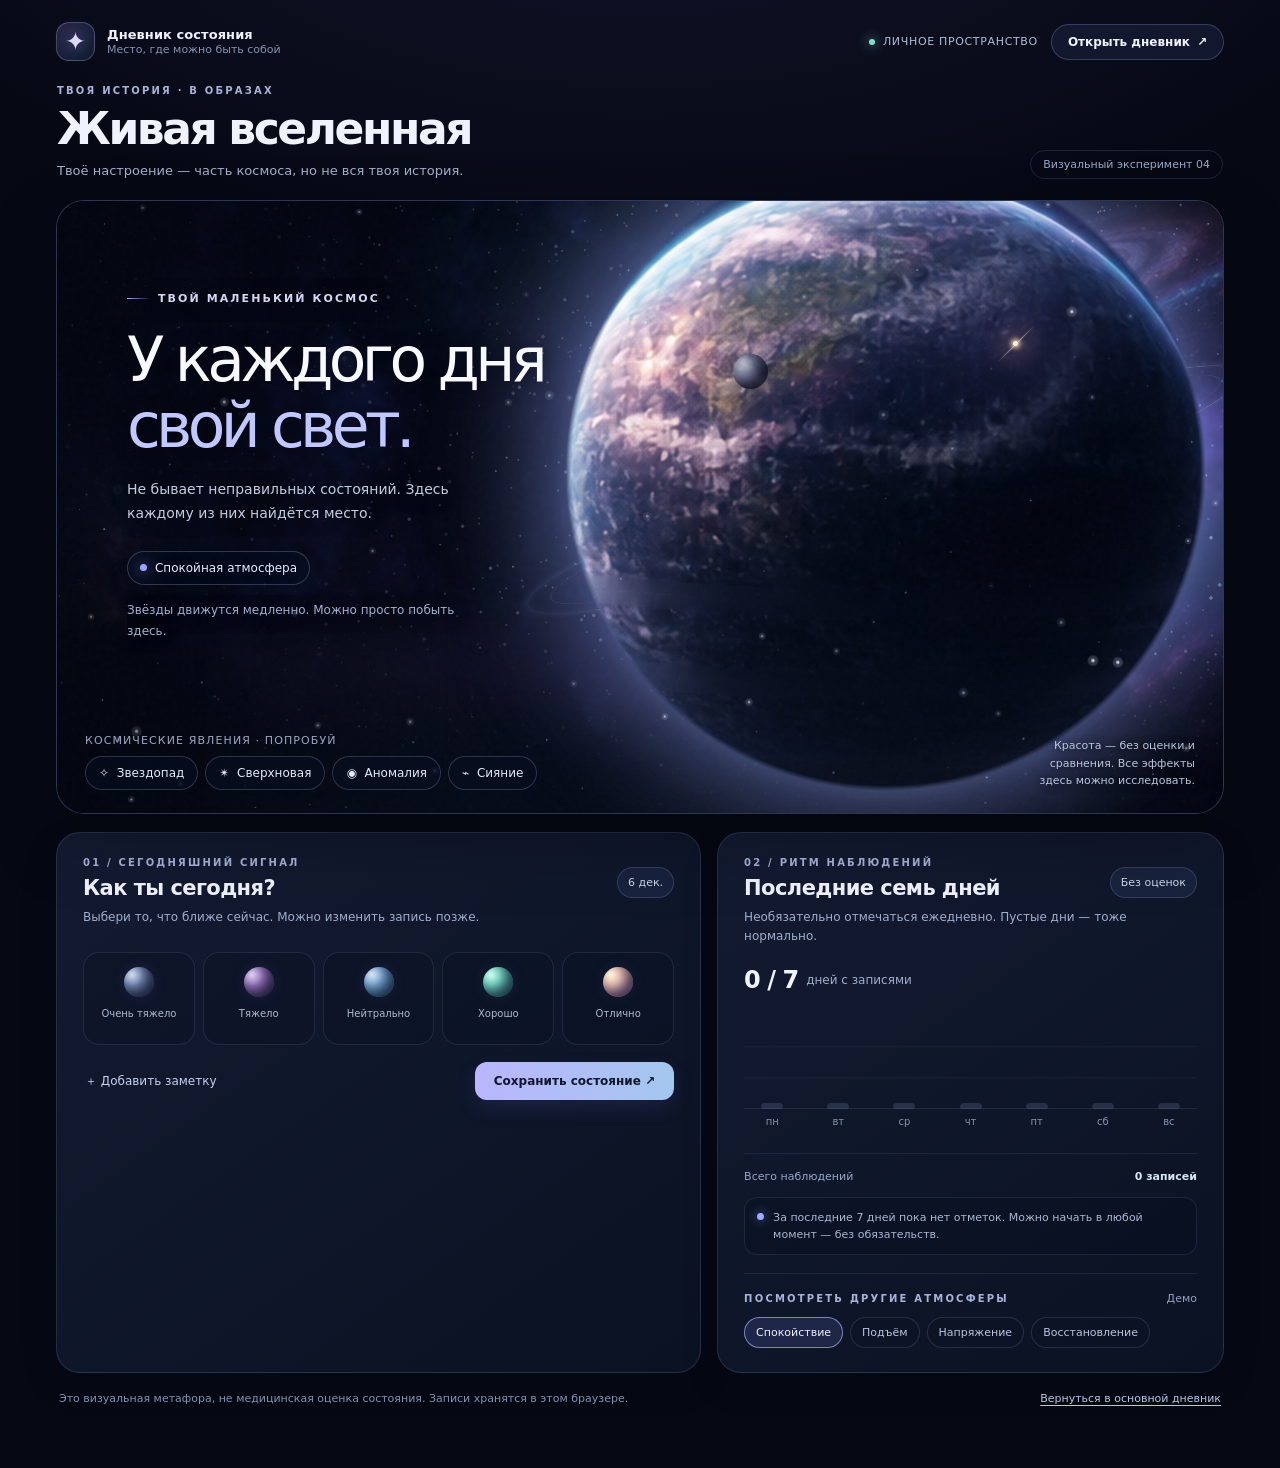
==== commit 5e5c8c04: "Add files via upload" ====
--- a/universe-prototype.html
+++ b/universe-prototype.html
@@ -33,24 +33,29 @@
 .headline-row h1{font-weight:580;font-size:clamp(30px,3.6vw,44px);letter-spacing:-.055em;line-height:1.1;margin:9px 0 8px}
 .headline-row p{color:#a6b0cc;font-size:13px;line-height:1.55;margin:0}
 .version-tag{border:1px solid rgba(162,174,235,.15);padding:7px 12px;border-radius:50px;color:#9aa8cd;font-size:11px;white-space:nowrap;margin-bottom:3px}
-.scene{--hue:232;--shine:rgba(138,152,255,.38);--color-a:rgba(80,104,222,.29);--color-b:rgba(76,200,225,.15);position:relative;isolation:isolate;overflow:hidden;border:1px solid rgba(155,176,247,.27);border-radius:28px;min-height:clamp(510px,48vw,635px);background:radial-gradient(ellipse at 60% 60%,rgba(31,52,103,.6),transparent 59%),#050914;box-shadow:0 28px 70px rgba(0,0,0,.25),inset 0 0 40px rgba(116,135,244,.035);transform:translateZ(0)}
+.scene{--hue:232;--shine:rgba(138,152,255,.38);--color-a:rgba(80,104,222,.29);--color-b:rgba(76,200,225,.15);--week-glow:.36;--week-variance:0;position:relative;isolation:isolate;overflow:hidden;border:1px solid rgba(155,176,247,.27);border-radius:28px;min-height:clamp(510px,48vw,635px);background:radial-gradient(ellipse at 60% 60%,rgba(31,52,103,.6),transparent 59%),#050914;box-shadow:0 28px 70px rgba(0,0,0,.25),inset 0 0 40px rgba(116,135,244,.035);transform:translateZ(0)}
 .scene[data-mode="uplift"]{--hue:255;--shine:rgba(255,175,183,.41);--color-a:rgba(151,75,210,.39);--color-b:rgba(242,151,120,.20)}
 .scene[data-mode="tension"]{--hue:217;--shine:rgba(130,185,255,.38);--color-a:rgba(75,73,172,.31);--color-b:rgba(45,121,169,.25)}
 .scene[data-mode="recovery"]{--hue:187;--shine:rgba(111,238,221,.36);--color-a:rgba(52,136,175,.26);--color-b:rgba(159,124,218,.29)}
-.scene-backdrop{position:absolute;inset:0;z-index:0;background:linear-gradient(90deg,rgba(4,8,22,.88),rgba(5,9,25,.48) 48%,rgba(5,8,18,.18) 80%),linear-gradient(0deg,rgba(4,8,18,.86),transparent 36%),url("assets/nebula-sky.jpg") center 46%/cover no-repeat;opacity:.98}
-.scene-backdrop:before{content:"";position:absolute;inset:-20%;background:radial-gradient(ellipse at 76% 53%,var(--color-a),transparent 40%),radial-gradient(ellipse at 60% 26%,var(--color-b),transparent 48%),radial-gradient(ellipse at 40% 88%,rgba(32,93,164,.18),transparent 50%);mix-blend-mode:screen;animation:nebula-drift 34s ease-in-out infinite alternate;opacity:.94}
-.scene-backdrop:after{content:"";position:absolute;inset:0;background:linear-gradient(90deg,rgba(4,7,17,.74),transparent 73%),radial-gradient(ellipse at center,transparent 28%,rgba(2,5,13,.50));pointer-events:none}
-#cosmosCanvas{position:absolute;inset:0;display:block;width:100%;height:100%;z-index:2;pointer-events:none}
-.scene-grain{position:absolute;inset:0;z-index:3;pointer-events:none;opacity:.14;background-image:url("data:image/svg+xml,%3Csvg viewBox='0 0 160 160' xmlns='http://www.w3.org/2000/svg'%3E%3Cfilter id='n'%3E%3CfeTurbulence type='fractalNoise' baseFrequency='.69' numOctaves='3' stitchTiles='stitch'/%3E%3C/filter%3E%3Crect width='100%25' height='100%25' filter='url(%23n)' opacity='.20'/%3E%3C/svg%3E")}
-.planet-wrap{position:absolute;z-index:1;width:min(58%,660px);aspect-ratio:1;top:44%;left:71%;transform:translate(calc(-50% + var(--px,0px)),calc(-50% + var(--py,0px)));pointer-events:none;filter:drop-shadow(0 0 55px var(--shine));transition:filter 1.5s ease}
-.planet-aura{position:absolute;inset:-8%;border-radius:50%;background:radial-gradient(circle,rgba(96,132,255,.18) 24%,var(--shine) 40%,transparent 66%);filter:blur(42px);animation:aura-breathe 11s ease-in-out infinite alternate}
-.planet-fallback{position:absolute;inset:14.5%;border-radius:50%;box-shadow:inset -68px -35px 73px rgba(2,5,16,.85),inset 23px 12px 32px rgba(228,234,255,.24),0 0 2px rgba(153,194,255,.7),0 0 40px rgba(98,147,226,.30);background:radial-gradient(ellipse at 28% 22%,rgba(230,234,250,.51),transparent 22%),repeating-linear-gradient(168deg,transparent 0 17px,rgba(12,48,101,.30) 20px 33px,rgba(150,185,219,.11) 35px 56px),radial-gradient(circle at 36% 28%,#7a9eac,#496286 34%,#23345e 69%,#091329 100%)}
-.planet-image{position:absolute;inset:0;width:100%;height:100%;object-fit:contain;filter:drop-shadow(0 0 12px rgba(159,192,255,.14));animation:planet-float 15s ease-in-out infinite alternate;user-select:none}
-.planet-wrap:after{content:"";position:absolute;inset:8%;border-radius:50%;background:radial-gradient(ellipse at 77% 80%,rgba(3,7,18,.32),transparent 62%);pointer-events:none}
-.satellite{position:absolute;z-index:1;top:25%;left:58%;width:35px;height:35px;border-radius:50%;background:radial-gradient(circle at 31% 28%,#e1e7f0,#7982aa 36%,#353b69 65%,#091225 98%);box-shadow:inset -9px -5px 14px rgba(2,6,22,.88),0 0 25px rgba(156,172,255,.18);opacity:.75;animation:satellite-float 20s ease-in-out infinite alternate}
-.far-glow{position:absolute;z-index:1;top:23%;left:82%;width:5px;height:5px;border-radius:50%;background:#fff6eb;box-shadow:0 0 5px 2px #ffdbb0,0 0 28px 8px rgba(232,155,182,.58),0 0 100px 50px rgba(137,113,232,.18)}
+.scene-backdrop{position:absolute;inset:0;z-index:0;background:radial-gradient(ellipse 55% 46% at 75% 52%,rgba(60,94,175,.20),transparent 72%),radial-gradient(ellipse 36% 30% at 56% 24%,rgba(93,69,168,.16),transparent 74%),linear-gradient(90deg,rgba(4,8,22,.82),rgba(5,9,25,.35) 48%,rgba(5,8,18,.10) 80%),linear-gradient(0deg,rgba(4,8,18,.82),transparent 42%),url("assets/nebula-sky.jpg") center 46%/cover no-repeat;opacity:.99}
+.scene-backdrop:before{content:"";position:absolute;inset:-24%;background:radial-gradient(ellipse 38% 24% at 76% 53%,var(--color-a),transparent 76%),radial-gradient(ellipse 34% 23% at 60% 26%,var(--color-b),transparent 76%),radial-gradient(ellipse 30% 22% at 40% 88%,rgba(32,93,164,.22),transparent 78%),radial-gradient(ellipse 22% 14% at 88% 18%,rgba(194,119,190,.13),transparent 76%);mix-blend-mode:screen;animation:nebula-drift 38s ease-in-out infinite alternate;opacity:.94;filter:brightness(calc(.82 + var(--week-glow)))}
+.scene-backdrop:after{content:"";position:absolute;inset:0;background:linear-gradient(90deg,rgba(4,7,17,.68),transparent 75%),linear-gradient(0deg,rgba(2,5,13,.44),transparent 38%),radial-gradient(ellipse at center,transparent 28%,rgba(2,5,13,.43));pointer-events:none}
+.nebula-filament{position:absolute;inset:-16%;z-index:1;pointer-events:none;opacity:.72;mix-blend-mode:screen;filter:blur(25px);background:radial-gradient(ellipse 30% 13% at 68% 43%,rgba(141,116,235,.22),transparent 75%),radial-gradient(ellipse 24% 10% at 73% 54%,rgba(76,201,224,.18),transparent 76%),radial-gradient(ellipse 28% 12% at 43% 70%,rgba(109,82,190,.16),transparent 78%);animation:filament-drift 46s ease-in-out infinite alternate}
+.aurora-layer{position:absolute;inset:-14% -10%;z-index:3;pointer-events:none;opacity:0;mix-blend-mode:screen;filter:blur(22px);background:radial-gradient(ellipse 52% 17% at 58% 24%,rgba(73,232,199,.08),transparent 72%),linear-gradient(168deg,transparent 24%,rgba(55,223,205,.04) 34%,rgba(78,215,206,.08) 42%,transparent 57%);transition:opacity 1.1s ease}
+.scene.aurora .aurora-layer{opacity:.92;animation:aurora-wave 8s ease-in-out infinite alternate}
+#cosmosCanvas{position:absolute;inset:0;display:block;width:100%;height:100%;z-index:4;pointer-events:none}
+.scene-grain{position:absolute;inset:0;z-index:5;pointer-events:none;opacity:.11;background-image:url("data:image/svg+xml,%3Csvg viewBox='0 0 160 160' xmlns='http://www.w3.org/2000/svg'%3E%3Cfilter id='n'%3E%3CfeTurbulence type='fractalNoise' baseFrequency='.69' numOctaves='3' stitchTiles='stitch'/%3E%3C/filter%3E%3Crect width='100%25' height='100%25' filter='url(%23n)' opacity='.20'/%3E%3C/svg%3E")}
+.planet-wrap{position:absolute;z-index:2;width:min(58%,660px);aspect-ratio:1;top:44%;left:71%;transform:translate(calc(-50% + var(--px,0px)),calc(-50% + var(--py,0px)));pointer-events:none;filter:drop-shadow(0 0 55px var(--shine));transition:filter 1.5s ease}
+.planet-aura{position:absolute;z-index:0;inset:-13%;border-radius:50%;background:radial-gradient(circle,rgba(96,132,255,.22) 20%,var(--shine) 40%,transparent 68%);filter:blur(46px) brightness(calc(.82 + var(--week-glow)));animation:aura-breathe 11s ease-in-out infinite alternate}
+.planet-ring{position:absolute;z-index:1;left:-7%;top:34%;width:114%;height:38%;border:1px solid rgba(184,205,255,.34);border-left-color:rgba(124,210,231,.14);border-right-color:rgba(255,217,193,.48);border-radius:50%;transform:rotate(-18deg) rotateX(69deg);box-shadow:0 0 13px rgba(143,175,255,.20),inset 0 0 12px rgba(139,174,255,.10);opacity:.72}
+.planet-ring:after{content:"";position:absolute;inset:8% 3%;border:1px solid rgba(151,184,255,.17);border-radius:50%;filter:blur(.5px)}
+.planet-fallback{position:absolute;z-index:2;inset:14.5%;border-radius:50%;box-shadow:inset -68px -35px 73px rgba(2,5,16,.85),inset 23px 12px 32px rgba(228,234,255,.24),0 0 2px rgba(153,194,255,.7),0 0 40px rgba(98,147,226,.30);background:radial-gradient(ellipse at 28% 22%,rgba(230,234,250,.51),transparent 22%),repeating-linear-gradient(168deg,transparent 0 17px,rgba(12,48,101,.30) 20px 33px,rgba(150,185,219,.11) 35px 56px),radial-gradient(circle at 36% 28%,#7a9eac,#496286 34%,#23345e 69%,#091329 100%)}
+.planet-image{position:absolute;z-index:3;inset:0;width:100%;height:100%;object-fit:contain;filter:drop-shadow(0 0 12px rgba(159,192,255,.14));animation:planet-float 15s ease-in-out infinite alternate;user-select:none}
+.planet-wrap:after{content:"";position:absolute;z-index:4;inset:8%;border-radius:50%;background:radial-gradient(ellipse at 77% 80%,rgba(3,7,18,.32),transparent 62%);pointer-events:none}
+.satellite{position:absolute;z-index:2;top:25%;left:58%;width:35px;height:35px;border-radius:50%;background:radial-gradient(circle at 31% 28%,#e1e7f0,#7982aa 36%,#353b69 65%,#091225 98%);box-shadow:inset -9px -5px 14px rgba(2,6,22,.88),0 0 25px rgba(156,172,255,.18);opacity:.75;animation:satellite-float 20s ease-in-out infinite alternate}
+.far-glow{position:absolute;z-index:2;top:23%;left:82%;width:5px;height:5px;border-radius:50%;background:#fff6eb;box-shadow:0 0 5px 2px #ffdbb0,0 0 28px 8px rgba(232,155,182,.58),0 0 100px 50px rgba(137,113,232,.18)}
 .far-glow:after{content:"";position:absolute;top:50%;left:50%;width:52px;height:1px;background:linear-gradient(90deg,transparent,#ffebdc,transparent);transform:translate(-50%,-50%) rotate(-45deg);opacity:.7}
-.scene-copy{position:absolute;z-index:4;top:15%;left:6%;width:45%;max-width:420px;pointer-events:none;text-shadow:0 2px 18px rgba(3,7,22,.65)}
+.scene-copy{position:absolute;z-index:6;top:15%;left:6%;width:45%;max-width:420px;pointer-events:none;text-shadow:0 2px 18px rgba(3,7,22,.65)}
 .scene-kicker{display:flex;align-items:center;gap:9px;color:#d5d8f4;font-size:11px;font-weight:680;letter-spacing:.19em;text-transform:uppercase}
 .scene-kicker:before{content:"";width:22px;height:1px;background:linear-gradient(90deg,#a3a7ff,rgba(162,171,255,.1))}
 .scene-copy h2{font-size:clamp(34px,4.8vw,64px);line-height:1.07;font-weight:490;letter-spacing:-.075em;margin:22px 0 18px;color:#f8f8ff}
@@ -59,17 +64,24 @@
 .mode-banner{display:flex;align-items:center;gap:8px;width:max-content;max-width:100%;margin-top:25px;border:1px solid rgba(201,209,255,.23);border-radius:999px;padding:9px 12px;background:rgba(9,17,36,.58);backdrop-filter:blur(16px);font-size:12px;color:#ebebff;box-shadow:0 8px 20px rgba(0,0,0,.13)}
 .mode-dot{width:7px;height:7px;flex:0 0 7px;border-radius:50%;background:#a0a5ff;box-shadow:0 0 13px 2px var(--shine)}
 .mode-desc{display:block;margin-top:10px!important;font-size:12px!important;color:#a4b0cf!important;max-width:315px;padding:5px 8px 5px 0;background:linear-gradient(90deg,rgba(4,9,23,.59),rgba(4,9,23,0));border-radius:7px}
-.scene-footer{position:absolute;z-index:5;bottom:23px;left:28px;right:28px;display:flex;justify-content:space-between;align-items:flex-end;gap:15px}
+.scene-footer{position:absolute;z-index:7;bottom:23px;left:28px;right:28px;display:flex;justify-content:space-between;align-items:flex-end;gap:15px}
 .scene-footer-label{color:#b6c2de;font-size:11px;letter-spacing:.10em;text-transform:uppercase;opacity:.85;margin-bottom:9px}
 .effect-actions{display:flex;align-items:center;gap:7px;flex-wrap:wrap}
 .effect-btn{border:1px solid rgba(183,204,250,.21);border-radius:999px;background:rgba(8,17,36,.52);backdrop-filter:blur(12px);color:#e3eafa;font-size:12px;padding:9px 13px;white-space:nowrap;transition:background .2s,border-color .2s,transform .2s}
 .effect-btn:hover{background:rgba(48,61,102,.72);border-color:rgba(177,193,255,.55);transform:translateY(-1px)}
 .scene-caption{text-align:right;color:#b7c6df;font-size:11px;line-height:1.6;text-shadow:0 1px 8px #030612;max-width:180px}
-.event-supernova{position:absolute;z-index:2;left:76%;top:39%;width:8px;height:8px;border-radius:50%;background:#fff;pointer-events:none;opacity:0;transform:translate(-50%,-50%) scale(.1)}
-.scene.supernova .event-supernova{animation:supernova 2.7s ease-out 1}
-.event-blackhole{position:absolute;z-index:2;right:14%;top:20%;width:125px;height:125px;pointer-events:none;border-radius:50%;opacity:0;transform:scale(.65);background:radial-gradient(circle,rgba(0,0,0,1) 0 30%,rgba(2,5,14,.98) 34%,transparent 38%),conic-gradient(from 12deg,transparent,#ffc18a,rgba(120,150,255,.7),transparent,#ffc995,transparent);filter:drop-shadow(0 0 19px rgba(244,175,125,.48));transition:opacity 1.2s,transform 1.2s}
-.event-blackhole:before{content:"";position:absolute;inset:-9px;border-radius:50%;border:2px solid rgba(242,172,122,.55);transform:rotateX(65deg) rotate(-16deg);box-shadow:0 0 16px rgba(255,171,112,.6)}
-.scene.blackhole .event-blackhole{opacity:.95;transform:scale(1)}
+.week-insight{display:flex;align-items:flex-start;gap:9px;margin-top:14px;padding:11px 12px;border:1px solid rgba(156,177,231,.12);border-radius:13px;background:rgba(7,13,28,.28);color:#aab8d4;font-size:11px;line-height:1.55}
+.week-insight:before{content:"";width:7px;height:7px;flex:0 0 7px;margin-top:4px;border-radius:50%;background:#9daeff;box-shadow:0 0 11px rgba(157,174,255,.65)}
+.event-supernova{position:absolute;z-index:3;left:76%;top:39%;width:8px;height:8px;border-radius:50%;background:#fff;pointer-events:none;opacity:0;transform:translate(-50%,-50%) scale(.1);box-shadow:0 0 22px 8px rgba(255,248,231,.8)}
+.event-supernova:before{content:"";position:absolute;inset:-5px;border:1px solid rgba(255,238,207,.86);border-radius:50%;opacity:0}
+.event-supernova:after{content:"";position:absolute;left:50%;top:50%;width:180px;height:180px;transform:translate(-50%,-50%);background:repeating-conic-gradient(from 0deg,rgba(255,231,198,.0) 0deg 8deg,rgba(255,231,198,.52) 8.5deg 9deg,rgba(255,231,198,0) 9.5deg 18deg);mask:radial-gradient(circle,transparent 0 12%,#000 15% 18%,transparent 46%);opacity:0}
+.scene.supernova .event-supernova{animation:supernova 2.8s ease-out 1}
+.scene.supernova .event-supernova:before{animation:shockwave 2.5s ease-out 1}
+.scene.supernova .event-supernova:after{animation:nova-rays 2.8s ease-out 1}
+.event-blackhole{position:absolute;z-index:3;right:14%;top:20%;width:168px;height:112px;pointer-events:none;border-radius:50%;opacity:0;transform:rotate(-17deg) scale(.62);background:conic-gradient(from 10deg,rgba(0,0,0,0),#ffc18a 12%,#fff0d1 18%,rgba(126,157,255,.78) 30%,rgba(0,0,0,0) 43%,#ffbb87 58%,rgba(0,0,0,0) 75%,#9db7ff 90%,rgba(0,0,0,0));filter:drop-shadow(0 0 18px rgba(244,175,125,.5));mask:radial-gradient(ellipse at center,transparent 0 27%,#000 32% 58%,transparent 70%);transition:opacity 1.1s,transform 1.1s}
+.event-blackhole:before{content:"";position:absolute;left:50%;top:50%;width:42%;height:55%;transform:translate(-50%,-50%);border-radius:50%;background:radial-gradient(circle at 36% 30%,#101421 0 10%,#02030a 42%,#000 72%);box-shadow:0 0 20px 8px rgba(0,0,0,.95),0 0 34px 12px rgba(4,8,20,.75)}
+.event-blackhole:after{content:"";position:absolute;left:50%;top:50%;width:72%;height:48%;transform:translate(-50%,-50%) rotateX(62deg);border:1px solid rgba(255,221,177,.76);border-radius:50%;box-shadow:0 0 17px rgba(255,171,112,.65),inset 0 0 12px rgba(160,181,255,.22)}
+.scene.blackhole .event-blackhole{opacity:.98;transform:rotate(-17deg) scale(1);animation:blackhole-spin 12s linear infinite}
 .below{display:grid;grid-template-columns:minmax(0,1.12fr) minmax(0,.88fr);gap:16px;margin-top:18px}
 .card{min-width:0;border:1px solid rgba(154,177,236,.17);border-radius:24px;background:linear-gradient(145deg,rgba(23,32,57,.81),rgba(12,19,37,.88));box-shadow:0 13px 39px rgba(2,6,17,.10);padding:24px 26px}
 .card-title{display:flex;justify-content:space-between;gap:15px;align-items:center}
@@ -121,14 +133,20 @@
 .footer a{color:#b6c5ea;text-decoration:underline;text-underline-offset:3px}
 /* Animations are ambient and never rotate the planet like a flat image. */
 @keyframes nebula-drift{from{transform:translate(-1.3%,.4%) scale(1)}to{transform:translate(1.3%,-.7%) scale(1.045)}}
+@keyframes filament-drift{from{transform:translate3d(-2%,1%,0) scale(1)}to{transform:translate3d(2%,-1.5%,0) scale(1.07)}}
+@keyframes aurora-wave{0%{transform:translate3d(-3%,1%,0) skewY(-7deg);background:radial-gradient(ellipse 52% 17% at 58% 24%,rgba(73,232,199,.18),transparent 72%),linear-gradient(168deg,transparent 24%,rgba(55,223,205,.10) 34%,rgba(78,215,206,.19) 42%,transparent 57%)}50%{transform:translate3d(1%,-2%,0) skewY(-2deg);background:radial-gradient(ellipse 55% 18% at 61% 27%,rgba(117,119,255,.16),transparent 72%),linear-gradient(162deg,transparent 20%,rgba(55,223,205,.14) 34%,rgba(117,119,255,.22) 43%,transparent 59%)}100%{transform:translate3d(4%,1%,0) skewY(5deg);background:radial-gradient(ellipse 58% 20% at 56% 25%,rgba(73,232,199,.2),transparent 72%),linear-gradient(158deg,transparent 22%,rgba(55,223,205,.08) 35%,rgba(78,215,206,.2) 44%,transparent 60%)}}
 @keyframes planet-float{from{transform:translateY(0)}to{transform:translateY(-7px)}}
-@keyframes aura-breathe{from{opacity:.65;transform:scale(.97)}to{opacity:1;transform:scale(1.03)}}
+@keyframes aura-breathe{from{opacity:.68;transform:scale(.97)}to{opacity:1;transform:scale(1.04)}}
 @keyframes satellite-float{to{transform:translate(17px,13px)}}
-@keyframes supernova{0%{opacity:0;transform:translate(-50%,-50%) scale(.1);box-shadow:0 0 0 0 rgba(252,231,203,0)}13%{opacity:1;box-shadow:0 0 40px 22px rgba(255,244,227,.82),0 0 120px 65px rgba(225,142,211,.56)}45%{opacity:.6;transform:translate(-50%,-50%) scale(18);box-shadow:0 0 18px 3px rgba(239,186,249,.3)}100%{opacity:0;transform:translate(-50%,-50%) scale(30);box-shadow:0 0 0 0 transparent}}
+@keyframes supernova{0%{opacity:0;transform:translate(-50%,-50%) scale(.1)}13%{opacity:1;transform:translate(-50%,-50%) scale(2);box-shadow:0 0 40px 22px rgba(255,244,227,.82),0 0 120px 65px rgba(225,142,211,.56)}45%{opacity:.6;transform:translate(-50%,-50%) scale(18);box-shadow:0 0 18px 3px rgba(239,186,249,.3)}100%{opacity:0;transform:translate(-50%,-50%) scale(30);box-shadow:0 0 0 0 transparent}}
+@keyframes shockwave{0%{opacity:0;transform:scale(.2)}15%{opacity:.9}100%{opacity:0;transform:scale(23)}}
+@keyframes nova-rays{0%{opacity:0;transform:translate(-50%,-50%) rotate(0) scale(.2)}20%{opacity:.7}100%{opacity:0;transform:translate(-50%,-50%) rotate(48deg) scale(1.9)}}
+@keyframes blackhole-spin{0%{transform:rotate(-17deg) scale(1);filter:drop-shadow(0 0 18px rgba(244,175,125,.5))}100%{transform:rotate(343deg) scale(1);filter:hue-rotate(28deg) drop-shadow(0 0 22px rgba(244,175,125,.58))}}
 @media(max-width:900px){.scene-copy{width:50%;left:6%}.planet-wrap{width:66%;left:75%}.below{grid-template-columns:1fr 1fr}.card{padding:21px 18px}.mood-options{gap:5px}.mood-option{font-size:9px}.radar-status strong{font-size:21px}}
 @media(max-width:700px){.shell{padding:17px 15px 40px}.site-header{margin-bottom:20px}.soft-tag{display:none}.headline-row{margin-bottom:15px}.headline-row h1{font-size:32px}.headline-row p{font-size:12px}.version-tag{display:none}.scene{min-height:640px;border-radius:23px}.scene-backdrop{background:linear-gradient(180deg,rgba(4,7,21,.39),rgba(5,9,25,.12) 49%,rgba(5,9,23,.84)),url("assets/nebula-sky.jpg") 57% center/cover no-repeat}.scene-copy{top:8%;left:8%;width:84%;max-width:390px}.scene-copy h2{font-size:clamp(40px,11vw,55px);margin:15px 0 10px}.scene-copy p{font-size:13px;max-width:300px}.mode-banner{margin-top:15px}.planet-wrap{top:60%;left:55%;width:95%;max-width:550px;opacity:.96}.satellite{top:44%;left:16%;width:25px;height:25px}.far-glow{top:37%;left:86%}.scene-footer{bottom:21px;left:18px;right:18px;display:block}.scene-footer-label{font-size:10px}.scene-caption{display:none}.effect-btn{font-size:11px;padding:8px 11px}.below{grid-template-columns:1fr;gap:12px;margin-top:13px}.card{padding:23px 19px}.mood-option{font-size:10px}.footer{display:block}.footer span{display:block;margin-top:7px}}
+@media(max-width:700px){.planet-ring{left:-2%;width:104%;opacity:.58}.event-blackhole{right:7%;top:24%;width:132px;height:88px}.week-insight{font-size:10px}}
 @media(max-width:400px){.brand strong{font-size:12px}.brand small{font-size:10px}.header-link{font-size:11px;padding:10px 11px}.scene{min-height:615px}.scene-copy h2{font-size:42px}.mood-option{padding:13px 2px;font-size:9px}.mood-orb{height:26px;width:26px}}
-@media(prefers-reduced-motion:reduce){html{scroll-behavior:auto}*,*:before,*:after{animation-duration:.01ms!important;animation-iteration-count:1!important;transition-duration:.01ms!important}}
+@media(prefers-reduced-motion:reduce){html{scroll-behavior:auto}*,*:before,*:after{animation-duration:.01ms!important;animation-iteration-count:1!important;transition-duration:.01ms!important}.scene.aurora .aurora-layer{opacity:.55}}
 </style>
 </head>
 <body>
@@ -137,10 +155,10 @@
     <a class="brand" href="index.html" aria-label="В дневник состояния"><span class="brand-symbol" aria-hidden="true">✦</span><span><strong>Дневник состояния</strong><small>Место, где можно быть собой</small></span></a>
     <div class="header-right"><span class="soft-tag">Личное пространство</span><a class="header-link" href="index.html">Открыть дневник <span aria-hidden="true">↗</span></a></div>
   </header>
-  <div class="headline-row"><div><div class="section-eyebrow">Твоя история · в образах</div><h1>Живая вселенная</h1><p>Твоё настроение — часть космоса, но не вся твоя история.</p></div><div class="version-tag">Визуальный эксперимент 03</div></div>
+  <div class="headline-row"><div><div class="section-eyebrow">Твоя история · в образах</div><h1>Живая вселенная</h1><p>Твоё настроение — часть космоса, но не вся твоя история.</p></div><div class="version-tag">Визуальный эксперимент 04</div></div>
   <section id="scene" class="scene" data-mode="calm" aria-label="Космическая сцена, реагирующая на настроение">
-    <div class="scene-backdrop" aria-hidden="true"></div>
-    <div class="planet-wrap" id="planetWrap" aria-hidden="true"><div class="planet-aura"></div><div class="planet-fallback"></div><img class="planet-image" src="assets/planet-core.png" alt="" onerror="this.style.display='none'"></div>
+    <div class="scene-backdrop" aria-hidden="true"></div><div class="nebula-filament" aria-hidden="true"></div><div class="aurora-layer" aria-hidden="true"></div>
+    <div class="planet-wrap" id="planetWrap" aria-hidden="true"><div class="planet-aura"></div><div class="planet-ring"></div><div class="planet-fallback"></div><img class="planet-image" src="assets/planet-core.png" alt="" onerror="this.style.display='none'"></div>
     <div class="satellite" aria-hidden="true"></div><div class="far-glow" aria-hidden="true"></div><div class="event-supernova" aria-hidden="true"></div><div class="event-blackhole" aria-hidden="true"></div>
     <canvas id="cosmosCanvas" aria-hidden="true"></canvas><div class="scene-grain" aria-hidden="true"></div>
     <div class="scene-copy">
@@ -155,6 +173,7 @@
         <button class="effect-btn" id="meteorButton" type="button">✧ &nbsp;Звездопад</button>
         <button class="effect-btn" id="novaButton" type="button">✴ &nbsp;Сверхновая</button>
         <button class="effect-btn" id="holeButton" type="button">◉ &nbsp;Аномалия</button>
+        <button class="effect-btn" id="auroraButton" type="button">⌁ &nbsp;Сияние</button>
       </div></div>
       <div class="scene-caption">Красота — без оценки и сравнения. Все эффекты здесь можно исследовать.</div>
     </div>
@@ -178,6 +197,7 @@
       <div class="radar-status"><strong id="weekCount">0 / 7</strong><span>дней с записями</span></div>
       <div class="mini-bars" id="miniBars" role="img" aria-label="Динамика настроения за последние семь дней"></div>
       <div class="stats-bottom"><small>Всего наблюдений</small><strong id="totalCount">0 записей</strong></div>
+      <div class="week-insight" id="weekInsight" aria-live="polite">Записи за неделю появятся здесь, когда захочешь отмечаться.</div>
       <div class="view-modes"><div class="view-modes-head"><div class="section-eyebrow">Посмотреть другие атмосферы</div><span>Демо</span></div>
         <div class="mode-buttons" id="modeButtons" role="group" aria-label="Предпросмотр визуальных режимов">
           <button class="mode-button" data-mode="calm" aria-pressed="true">Спокойствие</button><button class="mode-button" data-mode="uplift" aria-pressed="false">Подъём</button><button class="mode-button" data-mode="tension" aria-pressed="false">Напряжение</button><button class="mode-button" data-mode="recovery" aria-pressed="false">Восстановление</button>
@@ -230,11 +250,11 @@
   function updateRhythm(){
     const all=readStore(),dates=Object.keys(all).filter(k=>/^\d{4}-\d{2}-\d{2}$/.test(k)).sort();
     document.getElementById('totalCount').textContent=dates.length+' '+(dates.length%10===1&&dates.length%100!==11?'запись':(dates.length%10>=2&&dates.length%10<=4&&(dates.length%100<12||dates.length%100>14)?'записи':'записей'));
-    const mini=document.getElementById('miniBars');mini.replaceChildren();let week=0;
+    const mini=document.getElementById('miniBars');mini.replaceChildren();let week=0;const weekMoods=[];
     const fullLabels=[];
     for(let i=6;i>=0;i--){
       const day=new Date(today.getFullYear(),today.getMonth(),today.getDate()-i),key=iso(day),entry=all[key];
-      const mood=getMood(entry);if(entry)week++;
+      const mood=getMood(entry);if(entry)week++;if(mood!==null)weekMoods.push(mood);
       const cell=document.createElement('div');cell.className='bar-day';
       const track=document.createElement('div');track.className='bar-track';
       const bar=document.createElement('div');bar.className='bar-fill'+(mood===null?' empty':'');bar.style.height=mood===null?'6px':(17+mood*15)+'%';
@@ -244,6 +264,16 @@
     }
     mini.setAttribute('aria-label','Настроение за 7 дней. '+fullLabels.join('; '));
     document.getElementById('weekCount').textContent=week+' / 7';
+    const insight=document.getElementById('weekInsight');
+    if(weekMoods.length){
+      const average=weekMoods.reduce((a,b)=>a+b,0)/weekMoods.length;
+      const glow=.24+((average-1)/4)*.25;
+      scene.style.setProperty('--week-glow',glow.toFixed(2));
+      insight.textContent='За последние 7 дней: '+weekMoods.length+' '+(weekMoods.length===1?'отметка':'отметки')+' · средняя отметка '+average.toFixed(1).replace('.',',')+' из 5. Это просто наблюдение, не оценка.';
+    }else{
+      scene.style.setProperty('--week-glow','.36');
+      insight.textContent='За последние 7 дней пока нет отметок. Можно начать в любой момент — без обязательств.';
+    }
   }
   updateRhythm();
   document.getElementById('saveMood').addEventListener('click',()=>{
@@ -262,9 +292,9 @@
   const rng=seededRandom(893811);
   const rand=(min,max)=>min+(max-min)*rng();
   function resize(){const rect=scene.getBoundingClientRect();width=rect.width;height=rect.height;dpr=Math.min(window.devicePixelRatio||1,1.7);canvas.width=Math.round(width*dpr);canvas.height=Math.round(height*dpr);ctx.setTransform(dpr,0,0,dpr,0,0);stars=[];dust=[];
-    const count=Math.floor(Math.min(165,Math.max(60,width*height/3700)));
-    for(let i=0;i<count;i++)stars.push({x:rand(0,width),y:rand(0,height),r:rand(.35,1.35),a:rand(.17,.84),phase:rand(0,6.28),rate:rand(.00022,.0009),color:rng()>.86?'#cae9ff':'#e6eaff'});
-    for(let i=0;i<43;i++)dust.push({x:rand(0,width),y:rand(0,height),r:rand(.4,1.6),speed:rand(.4,2.8),a:rand(.05,.19)});
+    const count=Math.floor(Math.min(220,Math.max(90,width*height/2850)));
+    for(let i=0;i<count;i++){const bright=rng()>.91;stars.push({x:rand(0,width),y:rand(0,height),r:bright?rand(1.05,1.8):rand(.28,1.12),a:bright?rand(.38,.9):rand(.14,.72),phase:rand(0,6.28),rate:rand(.00018,.00082),color:rng()>.84?'#c5eaff':(rng()>.92?'#ffe5d1':'#e6eaff'),bright})}
+    for(let i=0;i<58;i++)dust.push({x:rand(0,width),y:rand(0,height),r:rand(.35,1.45),speed:rand(.25,2.1),a:rand(.035,.15)});
     if(prefersReducedMotion.matches)paint(performance.now());
   }
   function shootingStar(delay=0){let x=rand(width*.10,width*.94),y=rand(height*.03,height*.40);meteors.push({x,y,birth:performance.now()+delay,duration:rand(800,1550),len:rand(95,170),angle:rand(.42,.66)})}
@@ -272,20 +302,21 @@
   function paint(time){if(!ctx)return;ctx.clearRect(0,0,width,height);
     for(const s of stars){const tw=prefersReducedMotion.matches?1:.82+.18*Math.sin(time*s.rate+s.phase);ctx.beginPath();ctx.arc(s.x,s.y,s.r,0,6.283);ctx.fillStyle=s.color;ctx.globalAlpha=s.a*tw;ctx.fill();if(s.r>1.04){ctx.globalAlpha=s.a*tw*.22;ctx.beginPath();ctx.arc(s.x,s.y,s.r*3,0,6.283);ctx.fill()}}
     for(const p of dust){const x=prefersReducedMotion.matches?p.x:(p.x+time*p.speed/25000)%width;ctx.beginPath();ctx.arc(x,p.y,p.r,0,6.283);ctx.fillStyle='#b3ccff';ctx.globalAlpha=p.a;ctx.fill()}
-    if(!prefersReducedMotion.matches)for(let i=meteors.length-1;i>=0;i--){const m=meteors[i],t=(time-m.birth)/m.duration;if(t<0)continue;if(t>1){meteors.splice(i,1);continue}const distance=width*.32*t,headX=m.x-distance,headY=m.y+distance*m.angle,alpha=Math.sin(Math.PI*t)*.85;
-      const tailX=headX+m.len,tailY=headY-m.len*m.angle;const g=ctx.createLinearGradient(headX,headY,tailX,tailY);g.addColorStop(0,`rgba(228,244,255,${alpha})`);g.addColorStop(.18,`rgba(172,206,255,${alpha*.66})`);g.addColorStop(1,'rgba(120,166,255,0)');ctx.strokeStyle=g;ctx.globalAlpha=1;ctx.lineWidth=1.6;ctx.beginPath();ctx.moveTo(headX,headY);ctx.lineTo(tailX,tailY);ctx.stroke();ctx.beginPath();ctx.arc(headX,headY,2.3,0,6.283);ctx.globalAlpha=alpha;ctx.fillStyle='#f0f6ff';ctx.fill()}
+    if(!prefersReducedMotion.matches)for(let i=meteors.length-1;i>=0;i--){const m=meteors[i],t=(time-m.birth)/m.duration;if(t<0)continue;if(t>1){meteors.splice(i,1);continue}const distance=width*.38*t,headX=m.x-distance,headY=m.y+distance*m.angle,alpha=Math.sin(Math.PI*t)*.92;
+      const tailX=headX+m.len,tailY=headY-m.len*m.angle;const g=ctx.createLinearGradient(headX,headY,tailX,tailY);g.addColorStop(0,`rgba(245,250,255,${alpha})`);g.addColorStop(.16,`rgba(177,215,255,${alpha*.76})`);g.addColorStop(1,'rgba(120,166,255,0)');ctx.strokeStyle=g;ctx.globalAlpha=1;ctx.lineWidth=2.0;ctx.beginPath();ctx.moveTo(headX,headY);ctx.lineTo(tailX,tailY);ctx.stroke();const halo=ctx.createRadialGradient(headX,headY,0,headX,headY,15);halo.addColorStop(0,`rgba(255,255,255,${alpha})`);halo.addColorStop(.22,`rgba(170,210,255,${alpha*.55})`);halo.addColorStop(1,'rgba(120,166,255,0)');ctx.fillStyle=halo;ctx.globalAlpha=1;ctx.beginPath();ctx.arc(headX,headY,15,0,6.283);ctx.fill()}
     ctx.globalAlpha=1;
   }
-  function frame(time){if(document.hidden||prefersReducedMotion.matches){raf=0;return}paint(time);if(time>autoMeteorAfter){shootingStar();autoMeteorAfter=time+rand(17000,32000)}last=time;raf=requestAnimationFrame(frame)}
+  function frame(time){if(document.hidden||prefersReducedMotion.matches){raf=0;return}paint(time);if(time>autoMeteorAfter){shootingStar();autoMeteorAfter=time+rand(19000,36000)}last=time;raf=requestAnimationFrame(frame)}
   function start(){cancelAnimationFrame(raf);raf=0;if(!document.hidden&&!prefersReducedMotion.matches){autoMeteorAfter=performance.now()+11000;raf=requestAnimationFrame(frame)}else paint(performance.now())}
   if(window.ResizeObserver){new ResizeObserver(resize).observe(scene)}else window.addEventListener('resize',resize);
   resize();start();
   document.addEventListener('visibilitychange',start);prefersReducedMotion.addEventListener?.('change',start);
   document.getElementById('meteorButton').addEventListener('click',()=>playShootingStars(5));
-  let novaTimer=0,holeTimer=0;
+  let novaTimer=0,holeTimer=0,auroraTimer=0;
   document.getElementById('novaButton').addEventListener('click',()=>{scene.classList.remove('supernova');void scene.offsetWidth;scene.classList.add('supernova');clearTimeout(novaTimer);novaTimer=setTimeout(()=>scene.classList.remove('supernova'),2900)});
-  document.getElementById('holeButton').addEventListener('click',()=>{scene.classList.add('blackhole');clearTimeout(holeTimer);holeTimer=setTimeout(()=>scene.classList.remove('blackhole'),8000)});
-  if(!prefersReducedMotion.matches){scene.addEventListener('pointermove',e=>{if(e.pointerType==='touch')return;const r=scene.getBoundingClientRect();const x=(e.clientX-r.left)/r.width-.5,y=(e.clientY-r.top)/r.height-.5;scene.style.setProperty('--px',(-x*12)+'px');scene.style.setProperty('--py',(-y*9)+'px')});scene.addEventListener('pointerleave',()=>{scene.style.setProperty('--px','0px');scene.style.setProperty('--py','0px')})}
+  document.getElementById('holeButton').addEventListener('click',()=>{scene.classList.add('blackhole');clearTimeout(holeTimer);holeTimer=setTimeout(()=>scene.classList.remove('blackhole'),9000)});
+  document.getElementById('auroraButton').addEventListener('click',()=>{scene.classList.add('aurora');clearTimeout(auroraTimer);auroraTimer=setTimeout(()=>scene.classList.remove('aurora'),9000)});
+  if(!prefersReducedMotion.matches){scene.addEventListener('pointermove',e=>{if(e.pointerType==='touch')return;const r=scene.getBoundingClientRect();const x=(e.clientX-r.left)/r.width-.5,y=(e.clientY-r.top)/r.height-.5;scene.style.setProperty('--px',(-x*15)+'px');scene.style.setProperty('--py',(-y*11)+'px')});scene.addEventListener('pointerleave',()=>{scene.style.setProperty('--px','0px');scene.style.setProperty('--py','0px')})}
 })();
 </script>
 </body>
